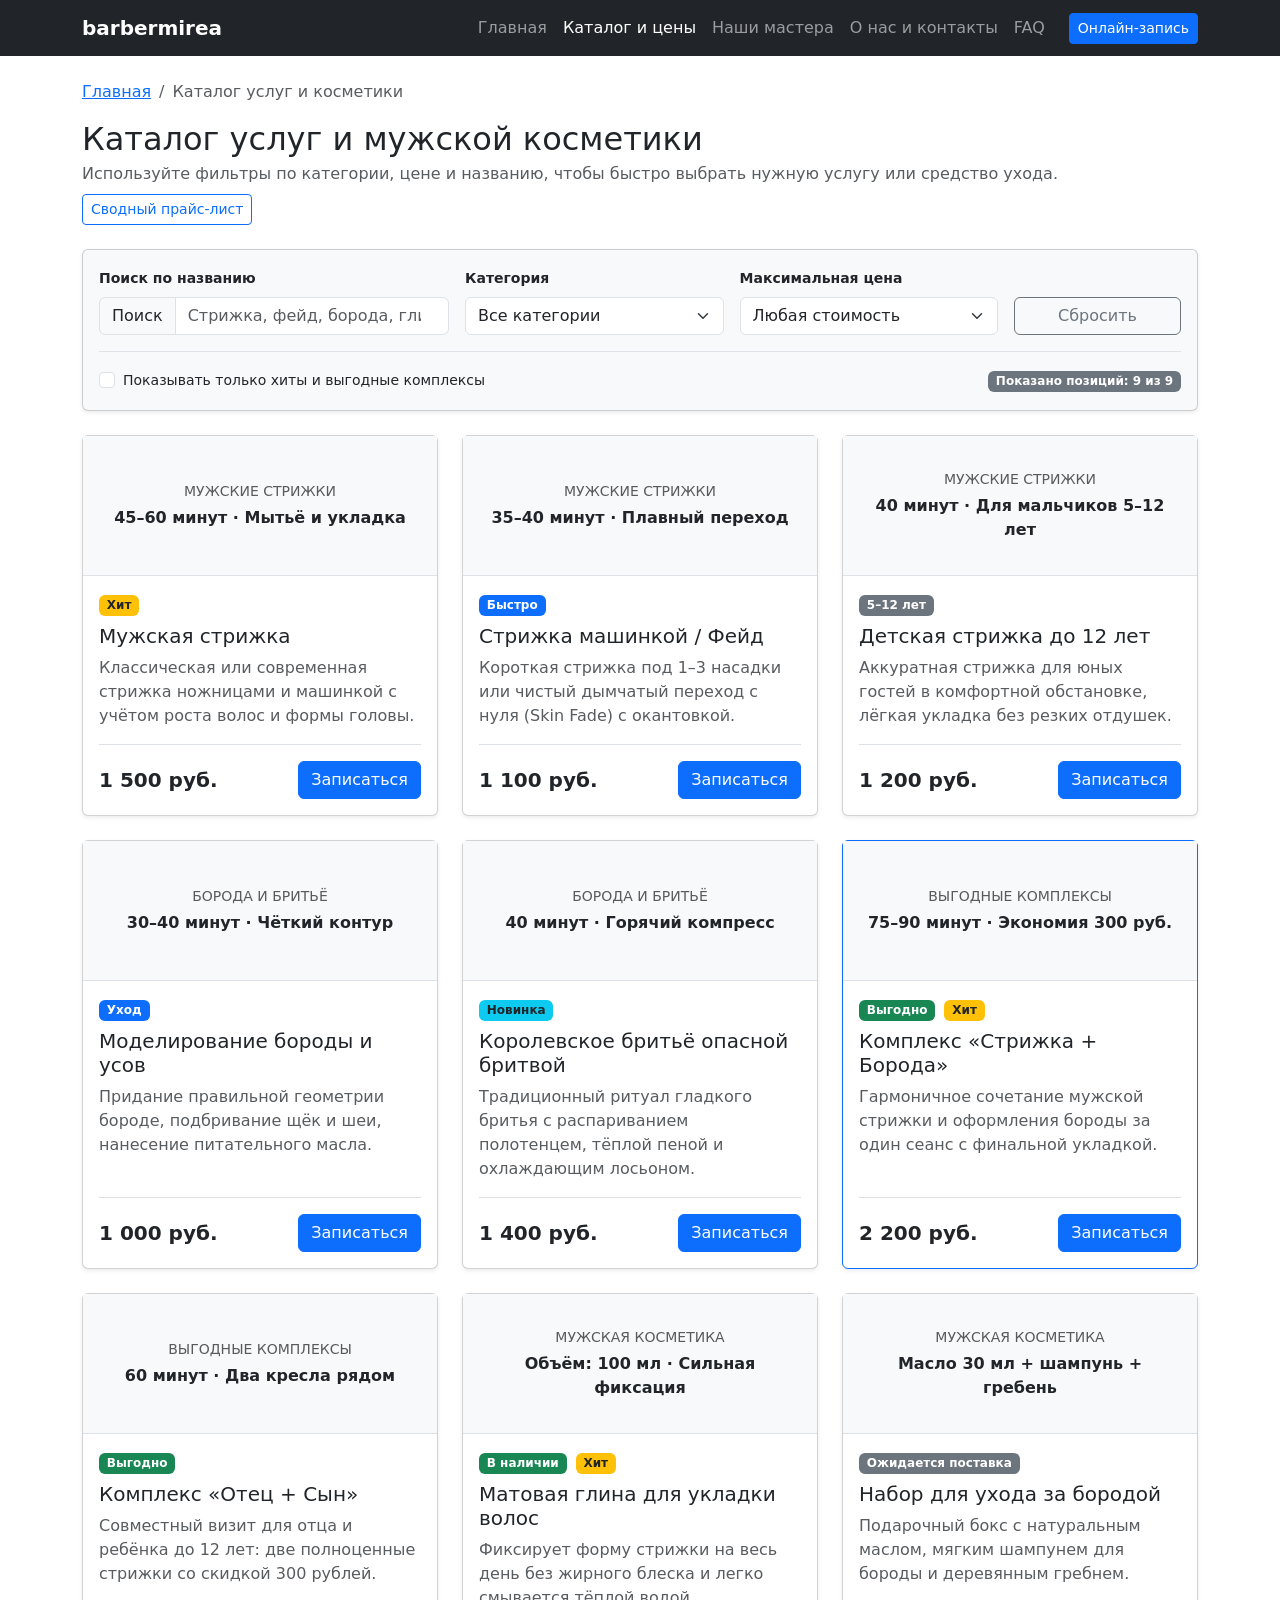
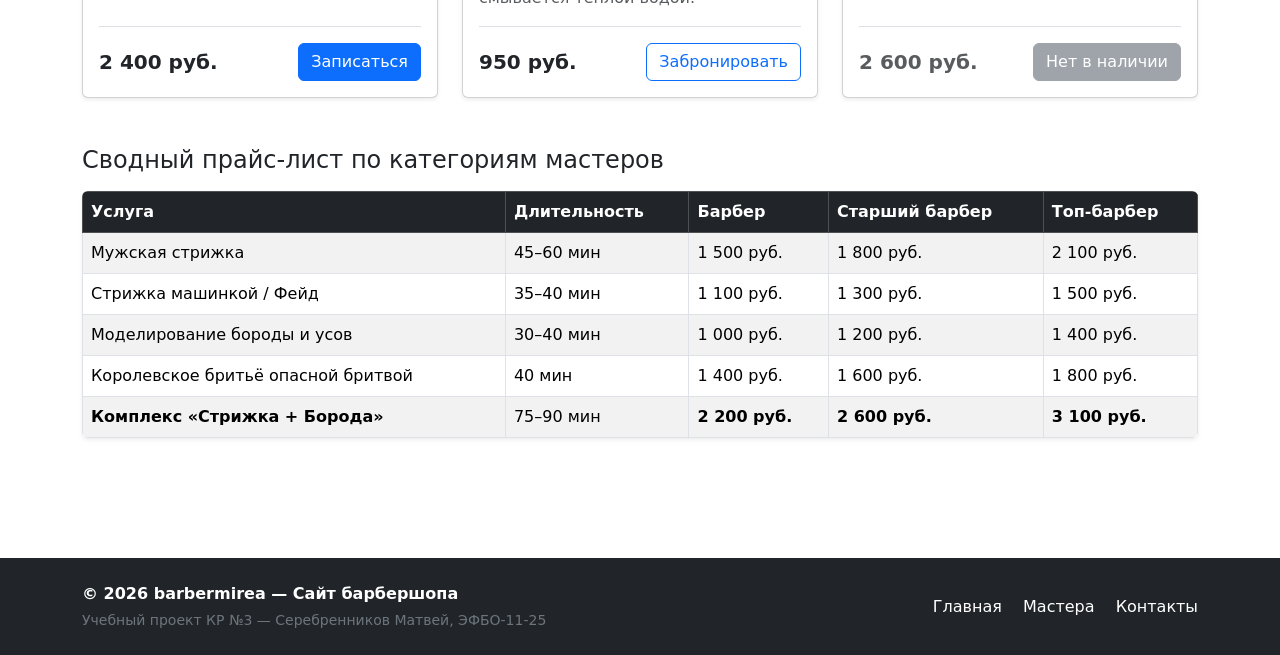
==== catalog.html @ d46a614b "style: remove Bootstrap 5 label from page footers" ====
<!DOCTYPE html>
<html lang="ru">
<head>
  <meta charset="UTF-8">
  <meta name="viewport" content="width=device-width, initial-scale=1.0">
  <meta name="description" content="Каталог услуг барбершопа barbermirea и мужской косметики с фильтрами по категории и цене.">
  <title>Каталог услуг и косметики — Барбершоп barbermirea</title>
  <link
    href="https://cdn.jsdelivr.net/npm/bootstrap@5.3.3/dist/css/bootstrap.min.css"
    rel="stylesheet"
  >
  <link rel="stylesheet" href="css/custom.css">
</head>
<body>

  <!-- Шапка и адаптивная навигация Bootstrap -->
  <header class="sticky-top">
    <nav class="navbar navbar-expand-lg navbar-dark bg-dark" aria-label="Основная навигация">
      <div class="container">
        <a class="navbar-brand fw-semibold" href="index.html">barbermirea</a>
        <button
          class="navbar-toggler"
          type="button"
          data-bs-toggle="collapse"
          data-bs-target="#mainNavbar"
          aria-controls="mainNavbar"
          aria-expanded="false"
          aria-label="Переключить навигацию"
        >
          <span class="navbar-toggler-icon"></span>
        </button>

        <div class="collapse navbar-collapse" id="mainNavbar">
          <ul class="navbar-nav ms-auto align-items-lg-center">
            <li class="nav-item">
              <a class="nav-link" href="index.html">Главная</a>
            </li>
            <li class="nav-item">
              <a class="nav-link active" aria-current="page" href="catalog.html">Каталог и цены</a>
            </li>
            <li class="nav-item">
              <a class="nav-link" href="masters.html">Наши мастера</a>
            </li>
            <li class="nav-item">
              <a class="nav-link" href="contacts.html">О нас и контакты</a>
            </li>
            <li class="nav-item">
              <a class="nav-link" href="index.html#faq">FAQ</a>
            </li>
            <li class="nav-item ms-lg-3 mt-2 mt-lg-0">
              <button
                class="btn btn-primary btn-sm"
                type="button"
                data-bs-toggle="modal"
                data-bs-target="#bookingModal"
              >
                Онлайн-запись
              </button>
            </li>
          </ul>
        </div>
      </div>
    </nav>
  </header>

  <main class="container my-4">
    <!-- Хлебные крошки -->
    <nav aria-label="Хлебные крошки" class="mb-3">
      <ol class="breadcrumb mb-0">
        <li class="breadcrumb-item"><a href="index.html">Главная</a></li>
        <li class="breadcrumb-item active" aria-current="page">Каталог услуг и косметики</li>
      </ol>
    </nav>

    <div class="d-flex flex-wrap justify-content-between align-items-end gap-2 mb-4">
      <div>
        <h1 class="h2 mb-1">Каталог услуг и мужской косметики</h1>
        <p class="text-muted mb-0">
          Используйте фильтры по категории, цене и названию, чтобы быстро выбрать нужную услугу или средство ухода.
        </p>
      </div>
      <a class="btn btn-outline-primary btn-sm" href="#priceTable">Сводный прайс-лист</a>
    </div>

    <!-- Панель фильтров на компонентах форм Bootstrap (input-group, form-select, form-check) -->
    <section class="card bg-light shadow-sm mb-4" aria-label="Фильтры каталога">
      <div class="card-body">
        <div class="row g-3 align-items-end">
          <div class="col-12 col-md-4">
            <label for="catalogSearch" class="form-label fw-semibold small">Поиск по названию</label>
            <div class="input-group">
              <span class="input-group-text">Поиск</span>
              <input
                type="search"
                class="form-control"
                id="catalogSearch"
                placeholder="Стрижка, фейд, борода, глина..."
              >
            </div>
          </div>

          <div class="col-12 col-sm-6 col-md-3">
            <label for="catalogCategory" class="form-label fw-semibold small">Категория</label>
            <select class="form-select" id="catalogCategory">
              <option value="all">Все категории</option>
              <option value="haircut">Мужские стрижки</option>
              <option value="beard">Борода и бритьё</option>
              <option value="complex">Выгодные комплексы</option>
              <option value="cosmetics">Мужская косметика</option>
            </select>
          </div>

          <div class="col-12 col-sm-6 col-md-3">
            <label for="catalogPrice" class="form-label fw-semibold small">Максимальная цена</label>
            <select class="form-select" id="catalogPrice">
              <option value="all">Любая стоимость</option>
              <option value="1200">До 1 200 руб.</option>
              <option value="1600">До 1 600 руб.</option>
              <option value="2500">До 2 500 руб.</option>
            </select>
          </div>

          <div class="col-12 col-md-2">
            <button type="button" id="catalogResetBtn" class="btn btn-outline-secondary w-100">
              Сбросить
            </button>
          </div>
        </div>

        <div class="d-flex flex-wrap justify-content-between align-items-center gap-2 mt-3 pt-3 border-top">
          <div class="form-check">
            <input class="form-check-input" type="checkbox" id="catalogPromoOnly">
            <label class="form-check-label small" for="catalogPromoOnly">
              Показывать только хиты и выгодные комплексы
            </label>
          </div>
          <span id="catalogCount" class="badge bg-secondary">Показано позиций: 9 из 9</span>
        </div>
      </div>
    </section>

    <!-- Сообщение при пустом результате фильтрации -->
    <div id="catalogEmptyAlert" class="alert alert-warning d-none" role="alert">
      По выбранным параметрам ничего не найдено. Попробуйте изменить категорию или сбросить фильтры.
    </div>

    <!-- Сетка карточек каталога -->
    <section aria-label="Список услуг и товаров">
      <div class="row g-4" id="catalogGrid">

        <!-- 1. Мужская стрижка -->
        <div class="col-12 col-md-6 col-lg-4 catalog-item" data-category="haircut" data-price="1500" data-promo="true">
          <article class="card h-100 shadow-sm service-card">
            <div class="placeholder-card p-4 text-center d-flex flex-column justify-content-center">
              <span class="small text-uppercase text-muted">Мужские стрижки</span>
              <strong class="mt-1">45–60 минут · Мытьё и укладка</strong>
            </div>
            <div class="card-body d-flex flex-column">
              <div class="mb-2">
                <span class="badge bg-warning text-dark">Хит</span>
              </div>
              <h3 class="card-title h5">Мужская стрижка</h3>
              <p class="card-text text-muted">
                Классическая или современная стрижка ножницами и машинкой с учётом роста волос и формы головы.
              </p>
              <div class="mt-auto pt-3 border-top d-flex justify-content-between align-items-center">
                <span class="fw-bold fs-5">1 500 руб.</span>
                <button
                  class="btn btn-primary"
                  type="button"
                  data-bs-toggle="modal"
                  data-bs-target="#bookingModal"
                  data-service="Мужская стрижка (1 500 руб.)"
                >
                  Записаться
                </button>
              </div>
            </div>
          </article>
        </div>

        <!-- 2. Стрижка машинкой / Фейд -->
        <div class="col-12 col-md-6 col-lg-4 catalog-item" data-category="haircut" data-price="1100" data-promo="false">
          <article class="card h-100 shadow-sm service-card">
            <div class="placeholder-card p-4 text-center d-flex flex-column justify-content-center">
              <span class="small text-uppercase text-muted">Мужские стрижки</span>
              <strong class="mt-1">35–40 минут · Плавный переход</strong>
            </div>
            <div class="card-body d-flex flex-column">
              <div class="mb-2">
                <span class="badge bg-primary">Быстро</span>
              </div>
              <h3 class="card-title h5">Стрижка машинкой / Фейд</h3>
              <p class="card-text text-muted">
                Короткая стрижка под 1–3 насадки или чистый дымчатый переход с нуля (Skin Fade) с окантовкой.
              </p>
              <div class="mt-auto pt-3 border-top d-flex justify-content-between align-items-center">
                <span class="fw-bold fs-5">1 100 руб.</span>
                <button
                  class="btn btn-primary"
                  type="button"
                  data-bs-toggle="modal"
                  data-bs-target="#bookingModal"
                  data-service="Стрижка машинкой / Фейд (1 100 руб.)"
                >
                  Записаться
                </button>
              </div>
            </div>
          </article>
        </div>

        <!-- 3. Детская стрижка -->
        <div class="col-12 col-md-6 col-lg-4 catalog-item" data-category="haircut" data-price="1200" data-promo="false">
          <article class="card h-100 shadow-sm service-card">
            <div class="placeholder-card p-4 text-center d-flex flex-column justify-content-center">
              <span class="small text-uppercase text-muted">Мужские стрижки</span>
              <strong class="mt-1">40 минут · Для мальчиков 5–12 лет</strong>
            </div>
            <div class="card-body d-flex flex-column">
              <div class="mb-2">
                <span class="badge bg-secondary">5–12 лет</span>
              </div>
              <h3 class="card-title h5">Детская стрижка до 12 лет</h3>
              <p class="card-text text-muted">
                Аккуратная стрижка для юных гостей в комфортной обстановке, лёгкая укладка без резких отдушек.
              </p>
              <div class="mt-auto pt-3 border-top d-flex justify-content-between align-items-center">
                <span class="fw-bold fs-5">1 200 руб.</span>
                <button
                  class="btn btn-primary"
                  type="button"
                  data-bs-toggle="modal"
                  data-bs-target="#bookingModal"
                  data-service="Детская стрижка до 12 лет (1 200 руб.)"
                >
                  Записаться
                </button>
              </div>
            </div>
          </article>
        </div>

        <!-- 4. Моделирование бороды -->
        <div class="col-12 col-md-6 col-lg-4 catalog-item" data-category="beard" data-price="1000" data-promo="false">
          <article class="card h-100 shadow-sm service-card">
            <div class="placeholder-card p-4 text-center d-flex flex-column justify-content-center">
              <span class="small text-uppercase text-muted">Борода и бритьё</span>
              <strong class="mt-1">30–40 минут · Чёткий контур</strong>
            </div>
            <div class="card-body d-flex flex-column">
              <div class="mb-2">
                <span class="badge bg-primary">Уход</span>
              </div>
              <h3 class="card-title h5">Моделирование бороды и усов</h3>
              <p class="card-text text-muted">
                Придание правильной геометрии бороде, подбривание щёк и шеи, нанесение питательного масла.
              </p>
              <div class="mt-auto pt-3 border-top d-flex justify-content-between align-items-center">
                <span class="fw-bold fs-5">1 000 руб.</span>
                <button
                  class="btn btn-primary"
                  type="button"
                  data-bs-toggle="modal"
                  data-bs-target="#bookingModal"
                  data-service="Моделирование бороды и усов (1 000 руб.)"
                >
                  Записаться
                </button>
              </div>
            </div>
          </article>
        </div>

        <!-- 5. Королевское бритьё -->
        <div class="col-12 col-md-6 col-lg-4 catalog-item" data-category="beard" data-price="1400" data-promo="true">
          <article class="card h-100 shadow-sm service-card">
            <div class="placeholder-card p-4 text-center d-flex flex-column justify-content-center">
              <span class="small text-uppercase text-muted">Борода и бритьё</span>
              <strong class="mt-1">40 минут · Горячий компресс</strong>
            </div>
            <div class="card-body d-flex flex-column">
              <div class="mb-2">
                <span class="badge bg-info text-dark">Новинка</span>
              </div>
              <h3 class="card-title h5">Королевское бритьё опасной бритвой</h3>
              <p class="card-text text-muted">
                Традиционный ритуал гладкого бритья с распариванием полотенцем, тёплой пеной и охлаждающим лосьоном.
              </p>
              <div class="mt-auto pt-3 border-top d-flex justify-content-between align-items-center">
                <span class="fw-bold fs-5">1 400 руб.</span>
                <button
                  class="btn btn-primary"
                  type="button"
                  data-bs-toggle="modal"
                  data-bs-target="#bookingModal"
                  data-service="Королевское бритьё опасной бритвой (1 400 руб.)"
                >
                  Записаться
                </button>
              </div>
            </div>
          </article>
        </div>

        <!-- 6. Комплекс Стрижка + Борода -->
        <div class="col-12 col-md-6 col-lg-4 catalog-item" data-category="complex" data-price="2200" data-promo="true">
          <article class="card h-100 shadow-sm service-card border-primary">
            <div class="placeholder-card p-4 text-center d-flex flex-column justify-content-center">
              <span class="small text-uppercase text-muted">Выгодные комплексы</span>
              <strong class="mt-1">75–90 минут · Экономия 300 руб.</strong>
            </div>
            <div class="card-body d-flex flex-column">
              <div class="mb-2">
                <span class="badge bg-success">Выгодно</span>
                <span class="badge bg-warning text-dark ms-1">Хит</span>
              </div>
              <h3 class="card-title h5">Комплекс «Стрижка + Борода»</h3>
              <p class="card-text text-muted">
                Гармоничное сочетание мужской стрижки и оформления бороды за один сеанс с финальной укладкой.
              </p>
              <div class="mt-auto pt-3 border-top d-flex justify-content-between align-items-center">
                <span class="fw-bold fs-5">2 200 руб.</span>
                <button
                  class="btn btn-primary"
                  type="button"
                  data-bs-toggle="modal"
                  data-bs-target="#bookingModal"
                  data-service="Комплекс «Стрижка + Борода» (2 200 руб.)"
                >
                  Записаться
                </button>
              </div>
            </div>
          </article>
        </div>

        <!-- 7. Комплекс Отец + Сын -->
        <div class="col-12 col-md-6 col-lg-4 catalog-item" data-category="complex" data-price="2400" data-promo="true">
          <article class="card h-100 shadow-sm service-card">
            <div class="placeholder-card p-4 text-center d-flex flex-column justify-content-center">
              <span class="small text-uppercase text-muted">Выгодные комплексы</span>
              <strong class="mt-1">60 минут · Два кресла рядом</strong>
            </div>
            <div class="card-body d-flex flex-column">
              <div class="mb-2">
                <span class="badge bg-success">Выгодно</span>
              </div>
              <h3 class="card-title h5">Комплекс «Отец + Сын»</h3>
              <p class="card-text text-muted">
                Совместный визит для отца и ребёнка до 12 лет: две полноценные стрижки со скидкой 300 рублей.
              </p>
              <div class="mt-auto pt-3 border-top d-flex justify-content-between align-items-center">
                <span class="fw-bold fs-5">2 400 руб.</span>
                <button
                  class="btn btn-primary"
                  type="button"
                  data-bs-toggle="modal"
                  data-bs-target="#bookingModal"
                  data-service="Комплекс «Отец + Сын» (2 400 руб.)"
                >
                  Записаться
                </button>
              </div>
            </div>
          </article>
        </div>

        <!-- 8. Матовая глина для укладки -->
        <div class="col-12 col-md-6 col-lg-4 catalog-item" data-category="cosmetics" data-price="950" data-promo="true">
          <article class="card h-100 shadow-sm service-card">
            <div class="placeholder-card p-4 text-center d-flex flex-column justify-content-center">
              <span class="small text-uppercase text-muted">Мужская косметика</span>
              <strong class="mt-1">Объём: 100 мл · Сильная фиксация</strong>
            </div>
            <div class="card-body d-flex flex-column">
              <div class="mb-2">
                <span class="badge bg-success">В наличии</span>
                <span class="badge bg-warning text-dark ms-1">Хит</span>
              </div>
              <h3 class="card-title h5">Матовая глина для укладки волос</h3>
              <p class="card-text text-muted">
                Фиксирует форму стрижки на весь день без жирного блеска и легко смывается тёплой водой.
              </p>
              <div class="mt-auto pt-3 border-top d-flex justify-content-between align-items-center">
                <span class="fw-bold fs-5">950 руб.</span>
                <button
                  class="btn btn-outline-primary"
                  type="button"
                  data-bs-toggle="modal"
                  data-bs-target="#bookingModal"
                  data-service="Матовая глина для укладки 100 мл (950 руб.)"
                >
                  Забронировать
                </button>
              </div>
            </div>
          </article>
        </div>

        <!-- 9. Подарочный набор (пример состояния disabled кнопки) -->
        <div class="col-12 col-md-6 col-lg-4 catalog-item" data-category="cosmetics" data-price="2600" data-promo="false">
          <article class="card h-100 shadow-sm service-card">
            <div class="placeholder-card p-4 text-center d-flex flex-column justify-content-center">
              <span class="small text-uppercase text-muted">Мужская косметика</span>
              <strong class="mt-1">Масло 30 мл + шампунь + гребень</strong>
            </div>
            <div class="card-body d-flex flex-column">
              <div class="mb-2">
                <span class="badge bg-secondary">Ожидается поставка</span>
              </div>
              <h3 class="card-title h5">Набор для ухода за бородой</h3>
              <p class="card-text text-muted">
                Подарочный бокс с натуральным маслом, мягким шампунем для бороды и деревянным гребнем.
              </p>
              <div class="mt-auto pt-3 border-top d-flex justify-content-between align-items-center">
                <span class="fw-bold fs-5 text-muted">2 600 руб.</span>
                <button class="btn btn-secondary" type="button" disabled>
                  Нет в наличии
                </button>
              </div>
            </div>
          </article>
        </div>

      </div>
    </section>

    <!-- Сводная таблица прайс-листа -->
    <section class="my-5" id="priceTable">
      <h2 class="h4 mb-3">Сводный прайс-лист по категориям мастеров</h2>
      <div class="table-responsive shadow-sm rounded">
        <table class="table table-striped table-hover table-bordered align-middle mb-0 bg-white">
          <thead class="table-dark">
            <tr>
              <th scope="col">Услуга</th>
              <th scope="col">Длительность</th>
              <th scope="col">Барбер</th>
              <th scope="col">Старший барбер</th>
              <th scope="col">Топ-барбер</th>
            </tr>
          </thead>
          <tbody>
            <tr>
              <td>Мужская стрижка</td>
              <td>45–60 мин</td>
              <td>1 500 руб.</td>
              <td>1 800 руб.</td>
              <td>2 100 руб.</td>
            </tr>
            <tr>
              <td>Стрижка машинкой / Фейд</td>
              <td>35–40 мин</td>
              <td>1 100 руб.</td>
              <td>1 300 руб.</td>
              <td>1 500 руб.</td>
            </tr>
            <tr>
              <td>Моделирование бороды и усов</td>
              <td>30–40 мин</td>
              <td>1 000 руб.</td>
              <td>1 200 руб.</td>
              <td>1 400 руб.</td>
            </tr>
            <tr>
              <td>Королевское бритьё опасной бритвой</td>
              <td>40 мин</td>
              <td>1 400 руб.</td>
              <td>1 600 руб.</td>
              <td>1 800 руб.</td>
            </tr>
            <tr>
              <td class="fw-semibold">Комплекс «Стрижка + Борода»</td>
              <td>75–90 мин</td>
              <td class="fw-semibold">2 200 руб.</td>
              <td class="fw-semibold">2 600 руб.</td>
              <td class="fw-semibold">3 100 руб.</td>
            </tr>
          </tbody>
        </table>
      </div>
    </section>
  </main>

  <!-- Подвал -->
  <footer class="bg-dark text-white py-4 mt-5">
    <div class="container">
      <div class="row align-items-center g-3">
        <div class="col-12 col-md-6">
          <p class="mb-1 fw-semibold">&copy; 2026 barbermirea — Сайт барбершопа</p>
          <p class="mb-0 small text-secondary">
            Учебный проект КР №3 — Серебренников Матвей, ЭФБО-11-25
          </p>
        </div>
        <div class="col-12 col-md-6 text-md-end">
          <a class="text-white text-decoration-none me-3" href="index.html">Главная</a>
          <a class="text-white text-decoration-none me-3" href="masters.html">Мастера</a>
          <a class="text-white text-decoration-none" href="contacts.html">Контакты</a>
        </div>
      </div>
    </div>
  </footer>

  <!-- Модальное окно онлайн-записи -->
  <div
    class="modal fade"
    id="bookingModal"
    tabindex="-1"
    aria-labelledby="bookingModalLabel"
    aria-hidden="true"
  >
    <div class="modal-dialog modal-dialog-centered">
      <div class="modal-content">
        <div class="modal-header bg-primary text-white">
          <h2 class="modal-title h5" id="bookingModalLabel">Онлайн-запись в barbermirea</h2>
          <button type="button" class="btn-close btn-close-white" data-bs-dismiss="modal" aria-label="Закрыть"></button>
        </div>
        <div class="modal-body">
          <div id="modalSuccessAlert" class="alert alert-success d-none" role="alert"></div>

          <form id="bookingModalForm" class="needs-validation" data-alert-target="modalSuccessAlert" novalidate>
            <div class="mb-3">
              <label for="modalClientName" class="form-label">Ваше имя</label>
              <input
                type="text"
                class="form-control"
                id="modalClientName"
                name="clientName"
                placeholder="Например, Матвей"
                required
              >
              <div class="invalid-feedback">Пожалуйста, укажите ваше имя.</div>
            </div>

            <div class="mb-3">
              <label for="modalPhone" class="form-label">Телефон для связи</label>
              <div class="input-group has-validation">
                <span class="input-group-text">+7</span>
                <input
                  type="tel"
                  class="form-control"
                  id="modalPhone"
                  name="phone"
                  placeholder="(999) 123-45-67"
                  pattern="[0-9\s\-\(\)]{10,16}"
                  required
                >
                <div class="invalid-feedback">Введите корректный номер телефона (10 цифр).</div>
              </div>
            </div>

            <div class="mb-3">
              <label for="modalService" class="form-label">Услуга или товар</label>
              <select class="form-select" id="modalService" name="service" required>
                <option value="Мужская стрижка (1 500 руб.)">Мужская стрижка (1 500 руб.)</option>
                <option value="Стрижка машинкой / Фейд (1 100 руб.)">Стрижка машинкой / Фейд (1 100 руб.)</option>
                <option value="Детская стрижка до 12 лет (1 200 руб.)">Детская стрижка до 12 лет (1 200 руб.)</option>
                <option value="Моделирование бороды и усов (1 000 руб.)">Моделирование бороды и усов (1 000 руб.)</option>
                <option value="Королевское бритьё опасной бритвой (1 400 руб.)">Королевское бритьё опасной бритвой (1 400 руб.)</option>
                <option value="Комплекс «Стрижка + Борода» (2 200 руб.)">Комплекс «Стрижка + Борода» (2 200 руб.)</option>
                <option value="Комплекс «Отец + Сын» (2 400 руб.)">Комплекс «Отец + Сын» (2 400 руб.)</option>
                <option value="Матовая глина для укладки 100 мл (950 руб.)">Матовая глина для укладки 100 мл (950 руб.)</option>
              </select>
            </div>

            <div class="row g-3 mb-3">
              <div class="col-12 col-sm-7">
                <label for="modalMaster" class="form-label">Мастер</label>
                <select class="form-select" id="modalMaster" name="master">
                  <option value="Любой свободный мастер">Любой свободный мастер</option>
                  <option value="Алексей Морозов (Топ-барбер)">Алексей Морозов (Топ-барбер)</option>
                  <option value="Дмитрий Соколов (Топ-барбер)">Дмитрий Соколов (Топ-барбер)</option>
                  <option value="Илья Ковалёв (Старший барбер)">Илья Ковалёв (Старший барбер)</option>
                  <option value="Артём Лебедев (Старший барбер)">Артём Лебедев (Старший барбер)</option>
                  <option value="Максим Орлов (Барбер)">Максим Орлов (Барбер)</option>
                  <option value="Никита Волков (Барбер)">Никита Волков (Барбер)</option>
                </select>
              </div>
              <div class="col-12 col-sm-5">
                <label for="modalDate" class="form-label">Желаемая дата</label>
                <input type="date" class="form-control" id="modalDate" name="visitDate" required>
                <div class="invalid-feedback">Выберите дату визита.</div>
              </div>
            </div>

            <div class="form-check mb-3">
              <input class="form-check-input" type="checkbox" id="modalConsent" required>
              <label class="form-check-label small" for="modalConsent">
                Согласен на обработку контактных данных для подтверждения записи
              </label>
              <div class="invalid-feedback">Необходимо подтвердить согласие.</div>
            </div>

            <div class="d-grid gap-2 d-sm-flex justify-content-sm-end">
              <button type="button" class="btn btn-outline-secondary" data-bs-dismiss="modal">Отмена</button>
              <button type="submit" class="btn btn-primary">Подтвердить запись</button>
            </div>
          </form>
        </div>
      </div>
    </div>
  </div>

  <button id="backToTopBtn" class="btn btn-primary btn-sm shadow back-to-top" type="button" aria-label="Вернуться наверх">
    Наверх
  </button>

  <script src="https://cdn.jsdelivr.net/npm/bootstrap@5.3.3/dist/js/bootstrap.bundle.min.js"></script>
  <script src="js/main.js"></script>
</body>
</html>
---- css/custom.css ----
/* ==========================================================================
   Пользовательские стили проекта barbermirea (КР №3 — Bootstrap 5)
   Подключаются после Bootstrap CSS для минимальных уточнений интерфейса.
   Основная раскладка и компоненты реализованы средствами Bootstrap 5.
   ========================================================================== */

:root {
  --barber-accent: #0d6efd;
  --barber-placeholder-bg: #f8f9fa;
  --barber-placeholder-border: #dee2e6;
}

html {
  scroll-behavior: smooth;
}

body {
  min-height: 100vh;
  display: flex;
  flex-direction: column;
}

main {
  flex: 1 0 auto;
}

/* Текстовые заглушки для баннеров и карточек (по методическим указаниям) */
.placeholder-box {
  min-height: 240px;
  background-color: var(--barber-placeholder-bg);
  border: 1px dashed var(--barber-placeholder-border);
}

.placeholder-card {
  min-height: 140px;
  background-color: var(--barber-placeholder-bg);
  border-bottom: 1px solid var(--barber-placeholder-border);
}

/* Плавный отклик карточек услуг и мастеров при наведении */
.service-card,
.master-card {
  transition: transform 0.2s ease, box-shadow 0.2s ease;
}

.service-card:hover,
.master-card:hover {
  transform: translateY(-3px);
}

/* Улучшенная видимость фокуса с клавиатуры (доступность) */
a:focus-visible,
button:focus-visible,
input:focus-visible,
select:focus-visible,
textarea:focus-visible {
  outline: 3px solid rgba(13, 110, 253, 0.45);
  outline-offset: 2px;
}

/* Фиксированная кнопка быстрого возврата наверх */
.back-to-top {
  position: fixed;
  right: 1.25rem;
  bottom: 1.25rem;
  z-index: 1030;
  display: none;
}

.back-to-top.is-visible {
  display: inline-block;
}
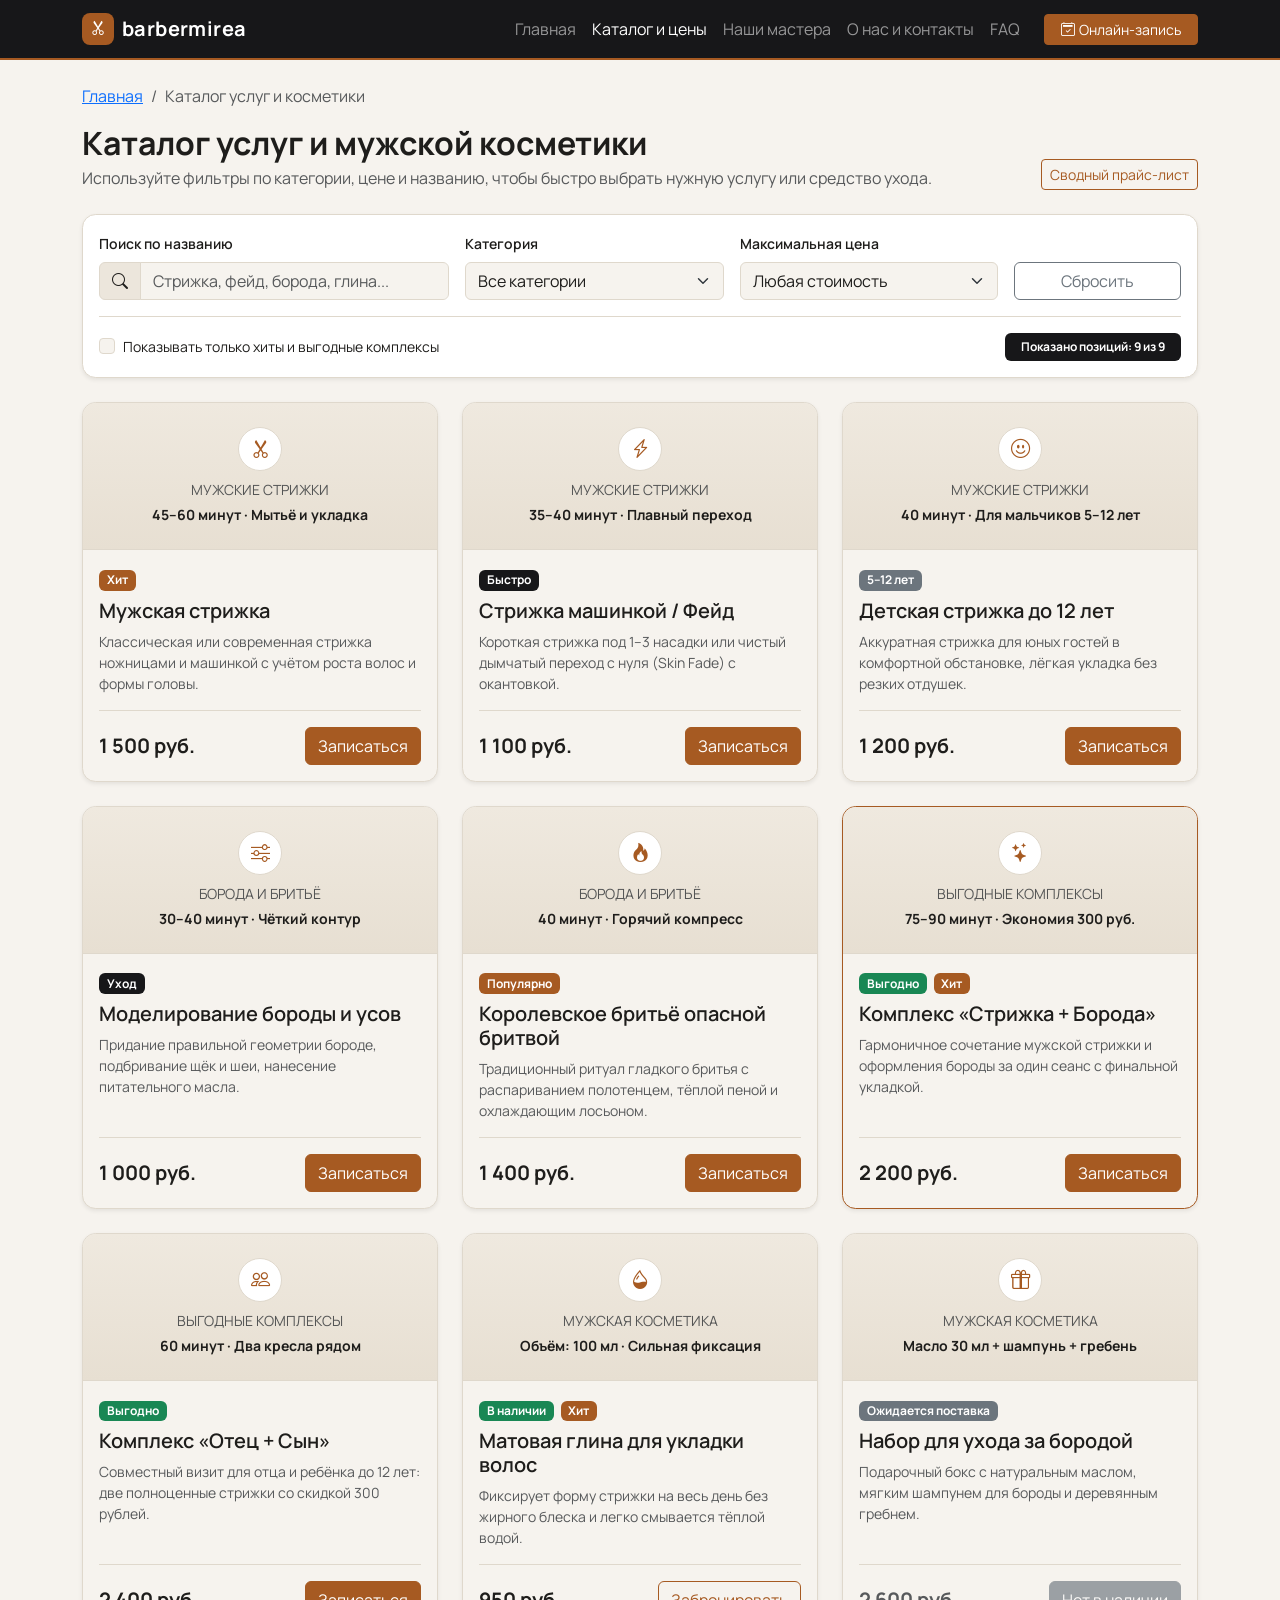
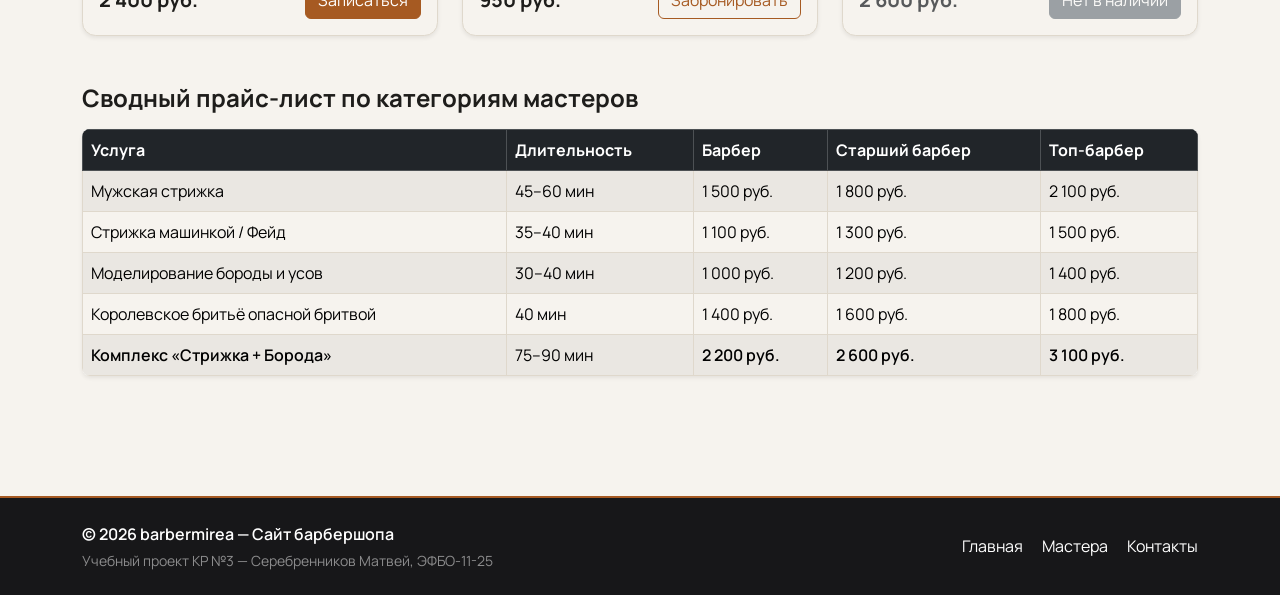
==== commit 39304a0e: "style: apply custom barbershop copper-graphite Bootstrap theme" ====
--- a/catalog.html
+++ b/catalog.html
@@ -5,8 +5,18 @@
   <meta name="viewport" content="width=device-width, initial-scale=1.0">
   <meta name="description" content="Каталог услуг барбершопа barbermirea и мужской косметики с фильтрами по категории и цене.">
   <title>Каталог услуг и косметики — Барбершоп barbermirea</title>
+  <link rel="preconnect" href="https://fonts.googleapis.com">
+  <link rel="preconnect" href="https://fonts.gstatic.com" crossorigin>
+  <link
+    href="https://fonts.googleapis.com/css2?family=Manrope:wght@400;500;600;700;800&display=swap"
+    rel="stylesheet"
+  >
   <link
     href="https://cdn.jsdelivr.net/npm/bootstrap@5.3.3/dist/css/bootstrap.min.css"
+    rel="stylesheet"
+  >
+  <link
+    href="https://cdn.jsdelivr.net/npm/bootstrap-icons@1.11.3/font/bootstrap-icons.min.css"
     rel="stylesheet"
   >
   <link rel="stylesheet" href="css/custom.css">
@@ -15,9 +25,12 @@
 
   <!-- Шапка и адаптивная навигация Bootstrap -->
   <header class="sticky-top">
-    <nav class="navbar navbar-expand-lg navbar-dark bg-dark" aria-label="Основная навигация">
+    <nav class="navbar navbar-expand-lg navbar-dark site-navbar py-2" aria-label="Основная навигация">
       <div class="container">
-        <a class="navbar-brand fw-semibold" href="index.html">barbermirea</a>
+        <a class="navbar-brand fw-bold brand-mark" href="index.html">
+          <span class="brand-mark__icon" aria-hidden="true"><i class="bi bi-scissors"></i></span>
+          <span>barbermirea</span>
+        </a>
         <button
           class="navbar-toggler"
           type="button"
@@ -49,12 +62,12 @@
             </li>
             <li class="nav-item ms-lg-3 mt-2 mt-lg-0">
               <button
-                class="btn btn-primary btn-sm"
+                class="btn btn-primary btn-sm px-3"
                 type="button"
                 data-bs-toggle="modal"
                 data-bs-target="#bookingModal"
               >
-                Онлайн-запись
+                <i class="bi bi-calendar2-check me-1" aria-hidden="true"></i>Онлайн-запись
               </button>
             </li>
           </ul>
@@ -74,7 +87,7 @@
 
     <div class="d-flex flex-wrap justify-content-between align-items-end gap-2 mb-4">
       <div>
-        <h1 class="h2 mb-1">Каталог услуг и мужской косметики</h1>
+        <h1 class="h2 fw-bold mb-1">Каталог услуг и мужской косметики</h1>
         <p class="text-muted mb-0">
           Используйте фильтры по категории, цене и названию, чтобы быстро выбрать нужную услугу или средство ухода.
         </p>
@@ -82,14 +95,14 @@
       <a class="btn btn-outline-primary btn-sm" href="#priceTable">Сводный прайс-лист</a>
     </div>
 
-    <!-- Панель фильтров на компонентах форм Bootstrap (input-group, form-select, form-check) -->
-    <section class="card bg-light shadow-sm mb-4" aria-label="Фильтры каталога">
+    <!-- Панель фильтров на компонентах форм Bootstrap -->
+    <section class="card bg-white shadow-sm mb-4" aria-label="Фильтры каталога">
       <div class="card-body">
         <div class="row g-3 align-items-end">
           <div class="col-12 col-md-4">
             <label for="catalogSearch" class="form-label fw-semibold small">Поиск по названию</label>
             <div class="input-group">
-              <span class="input-group-text">Поиск</span>
+              <span class="input-group-text bg-light"><i class="bi bi-search" aria-hidden="true"></i></span>
               <input
                 type="search"
                 class="form-control"
@@ -134,7 +147,7 @@
               Показывать только хиты и выгодные комплексы
             </label>
           </div>
-          <span id="catalogCount" class="badge bg-secondary">Показано позиций: 9 из 9</span>
+          <span id="catalogCount" class="badge bg-dark px-3 py-2">Показано позиций: 9 из 9</span>
         </div>
       </div>
     </section>
@@ -151,16 +164,17 @@
         <!-- 1. Мужская стрижка -->
         <div class="col-12 col-md-6 col-lg-4 catalog-item" data-category="haircut" data-price="1500" data-promo="true">
           <article class="card h-100 shadow-sm service-card">
-            <div class="placeholder-card p-4 text-center d-flex flex-column justify-content-center">
+            <div class="placeholder-card p-4 text-center d-flex flex-column justify-content-center align-items-center">
+              <div class="card-icon-badge mb-2" aria-hidden="true"><i class="bi bi-scissors"></i></div>
               <span class="small text-uppercase text-muted">Мужские стрижки</span>
-              <strong class="mt-1">45–60 минут · Мытьё и укладка</strong>
-            </div>
-            <div class="card-body d-flex flex-column">
-              <div class="mb-2">
-                <span class="badge bg-warning text-dark">Хит</span>
-              </div>
-              <h3 class="card-title h5">Мужская стрижка</h3>
-              <p class="card-text text-muted">
+              <strong class="small mt-1">45–60 минут · Мытьё и укладка</strong>
+            </div>
+            <div class="card-body d-flex flex-column">
+              <div class="mb-2">
+                <span class="badge bg-primary">Хит</span>
+              </div>
+              <h2 class="card-title h5 fw-semibold">Мужская стрижка</h2>
+              <p class="card-text text-muted small">
                 Классическая или современная стрижка ножницами и машинкой с учётом роста волос и формы головы.
               </p>
               <div class="mt-auto pt-3 border-top d-flex justify-content-between align-items-center">
@@ -182,16 +196,17 @@
         <!-- 2. Стрижка машинкой / Фейд -->
         <div class="col-12 col-md-6 col-lg-4 catalog-item" data-category="haircut" data-price="1100" data-promo="false">
           <article class="card h-100 shadow-sm service-card">
-            <div class="placeholder-card p-4 text-center d-flex flex-column justify-content-center">
+            <div class="placeholder-card p-4 text-center d-flex flex-column justify-content-center align-items-center">
+              <div class="card-icon-badge mb-2" aria-hidden="true"><i class="bi bi-lightning-charge"></i></div>
               <span class="small text-uppercase text-muted">Мужские стрижки</span>
-              <strong class="mt-1">35–40 минут · Плавный переход</strong>
-            </div>
-            <div class="card-body d-flex flex-column">
-              <div class="mb-2">
-                <span class="badge bg-primary">Быстро</span>
-              </div>
-              <h3 class="card-title h5">Стрижка машинкой / Фейд</h3>
-              <p class="card-text text-muted">
+              <strong class="small mt-1">35–40 минут · Плавный переход</strong>
+            </div>
+            <div class="card-body d-flex flex-column">
+              <div class="mb-2">
+                <span class="badge bg-dark">Быстро</span>
+              </div>
+              <h2 class="card-title h5 fw-semibold">Стрижка машинкой / Фейд</h2>
+              <p class="card-text text-muted small">
                 Короткая стрижка под 1–3 насадки или чистый дымчатый переход с нуля (Skin Fade) с окантовкой.
               </p>
               <div class="mt-auto pt-3 border-top d-flex justify-content-between align-items-center">
@@ -213,16 +228,17 @@
         <!-- 3. Детская стрижка -->
         <div class="col-12 col-md-6 col-lg-4 catalog-item" data-category="haircut" data-price="1200" data-promo="false">
           <article class="card h-100 shadow-sm service-card">
-            <div class="placeholder-card p-4 text-center d-flex flex-column justify-content-center">
+            <div class="placeholder-card p-4 text-center d-flex flex-column justify-content-center align-items-center">
+              <div class="card-icon-badge mb-2" aria-hidden="true"><i class="bi bi-emoji-smile"></i></div>
               <span class="small text-uppercase text-muted">Мужские стрижки</span>
-              <strong class="mt-1">40 минут · Для мальчиков 5–12 лет</strong>
+              <strong class="small mt-1">40 минут · Для мальчиков 5–12 лет</strong>
             </div>
             <div class="card-body d-flex flex-column">
               <div class="mb-2">
                 <span class="badge bg-secondary">5–12 лет</span>
               </div>
-              <h3 class="card-title h5">Детская стрижка до 12 лет</h3>
-              <p class="card-text text-muted">
+              <h2 class="card-title h5 fw-semibold">Детская стрижка до 12 лет</h2>
+              <p class="card-text text-muted small">
                 Аккуратная стрижка для юных гостей в комфортной обстановке, лёгкая укладка без резких отдушек.
               </p>
               <div class="mt-auto pt-3 border-top d-flex justify-content-between align-items-center">
@@ -244,16 +260,17 @@
         <!-- 4. Моделирование бороды -->
         <div class="col-12 col-md-6 col-lg-4 catalog-item" data-category="beard" data-price="1000" data-promo="false">
           <article class="card h-100 shadow-sm service-card">
-            <div class="placeholder-card p-4 text-center d-flex flex-column justify-content-center">
+            <div class="placeholder-card p-4 text-center d-flex flex-column justify-content-center align-items-center">
+              <div class="card-icon-badge mb-2" aria-hidden="true"><i class="bi bi-sliders"></i></div>
               <span class="small text-uppercase text-muted">Борода и бритьё</span>
-              <strong class="mt-1">30–40 минут · Чёткий контур</strong>
-            </div>
-            <div class="card-body d-flex flex-column">
-              <div class="mb-2">
-                <span class="badge bg-primary">Уход</span>
-              </div>
-              <h3 class="card-title h5">Моделирование бороды и усов</h3>
-              <p class="card-text text-muted">
+              <strong class="small mt-1">30–40 минут · Чёткий контур</strong>
+            </div>
+            <div class="card-body d-flex flex-column">
+              <div class="mb-2">
+                <span class="badge bg-dark">Уход</span>
+              </div>
+              <h2 class="card-title h5 fw-semibold">Моделирование бороды и усов</h2>
+              <p class="card-text text-muted small">
                 Придание правильной геометрии бороде, подбривание щёк и шеи, нанесение питательного масла.
               </p>
               <div class="mt-auto pt-3 border-top d-flex justify-content-between align-items-center">
@@ -275,16 +292,17 @@
         <!-- 5. Королевское бритьё -->
         <div class="col-12 col-md-6 col-lg-4 catalog-item" data-category="beard" data-price="1400" data-promo="true">
           <article class="card h-100 shadow-sm service-card">
-            <div class="placeholder-card p-4 text-center d-flex flex-column justify-content-center">
+            <div class="placeholder-card p-4 text-center d-flex flex-column justify-content-center align-items-center">
+              <div class="card-icon-badge mb-2" aria-hidden="true"><i class="bi bi-fire"></i></div>
               <span class="small text-uppercase text-muted">Борода и бритьё</span>
-              <strong class="mt-1">40 минут · Горячий компресс</strong>
-            </div>
-            <div class="card-body d-flex flex-column">
-              <div class="mb-2">
-                <span class="badge bg-info text-dark">Новинка</span>
-              </div>
-              <h3 class="card-title h5">Королевское бритьё опасной бритвой</h3>
-              <p class="card-text text-muted">
+              <strong class="small mt-1">40 минут · Горячий компресс</strong>
+            </div>
+            <div class="card-body d-flex flex-column">
+              <div class="mb-2">
+                <span class="badge bg-primary">Популярно</span>
+              </div>
+              <h2 class="card-title h5 fw-semibold">Королевское бритьё опасной бритвой</h2>
+              <p class="card-text text-muted small">
                 Традиционный ритуал гладкого бритья с распариванием полотенцем, тёплой пеной и охлаждающим лосьоном.
               </p>
               <div class="mt-auto pt-3 border-top d-flex justify-content-between align-items-center">
@@ -306,17 +324,18 @@
         <!-- 6. Комплекс Стрижка + Борода -->
         <div class="col-12 col-md-6 col-lg-4 catalog-item" data-category="complex" data-price="2200" data-promo="true">
           <article class="card h-100 shadow-sm service-card border-primary">
-            <div class="placeholder-card p-4 text-center d-flex flex-column justify-content-center">
+            <div class="placeholder-card p-4 text-center d-flex flex-column justify-content-center align-items-center">
+              <div class="card-icon-badge mb-2" aria-hidden="true"><i class="bi bi-stars"></i></div>
               <span class="small text-uppercase text-muted">Выгодные комплексы</span>
-              <strong class="mt-1">75–90 минут · Экономия 300 руб.</strong>
+              <strong class="small mt-1">75–90 минут · Экономия 300 руб.</strong>
             </div>
             <div class="card-body d-flex flex-column">
               <div class="mb-2">
                 <span class="badge bg-success">Выгодно</span>
-                <span class="badge bg-warning text-dark ms-1">Хит</span>
-              </div>
-              <h3 class="card-title h5">Комплекс «Стрижка + Борода»</h3>
-              <p class="card-text text-muted">
+                <span class="badge bg-primary ms-1">Хит</span>
+              </div>
+              <h2 class="card-title h5 fw-semibold">Комплекс «Стрижка + Борода»</h2>
+              <p class="card-text text-muted small">
                 Гармоничное сочетание мужской стрижки и оформления бороды за один сеанс с финальной укладкой.
               </p>
               <div class="mt-auto pt-3 border-top d-flex justify-content-between align-items-center">
@@ -338,16 +357,17 @@
         <!-- 7. Комплекс Отец + Сын -->
         <div class="col-12 col-md-6 col-lg-4 catalog-item" data-category="complex" data-price="2400" data-promo="true">
           <article class="card h-100 shadow-sm service-card">
-            <div class="placeholder-card p-4 text-center d-flex flex-column justify-content-center">
+            <div class="placeholder-card p-4 text-center d-flex flex-column justify-content-center align-items-center">
+              <div class="card-icon-badge mb-2" aria-hidden="true"><i class="bi bi-people"></i></div>
               <span class="small text-uppercase text-muted">Выгодные комплексы</span>
-              <strong class="mt-1">60 минут · Два кресла рядом</strong>
+              <strong class="small mt-1">60 минут · Два кресла рядом</strong>
             </div>
             <div class="card-body d-flex flex-column">
               <div class="mb-2">
                 <span class="badge bg-success">Выгодно</span>
               </div>
-              <h3 class="card-title h5">Комплекс «Отец + Сын»</h3>
-              <p class="card-text text-muted">
+              <h2 class="card-title h5 fw-semibold">Комплекс «Отец + Сын»</h2>
+              <p class="card-text text-muted small">
                 Совместный визит для отца и ребёнка до 12 лет: две полноценные стрижки со скидкой 300 рублей.
               </p>
               <div class="mt-auto pt-3 border-top d-flex justify-content-between align-items-center">
@@ -369,17 +389,18 @@
         <!-- 8. Матовая глина для укладки -->
         <div class="col-12 col-md-6 col-lg-4 catalog-item" data-category="cosmetics" data-price="950" data-promo="true">
           <article class="card h-100 shadow-sm service-card">
-            <div class="placeholder-card p-4 text-center d-flex flex-column justify-content-center">
+            <div class="placeholder-card p-4 text-center d-flex flex-column justify-content-center align-items-center">
+              <div class="card-icon-badge mb-2" aria-hidden="true"><i class="bi bi-droplet-half"></i></div>
               <span class="small text-uppercase text-muted">Мужская косметика</span>
-              <strong class="mt-1">Объём: 100 мл · Сильная фиксация</strong>
+              <strong class="small mt-1">Объём: 100 мл · Сильная фиксация</strong>
             </div>
             <div class="card-body d-flex flex-column">
               <div class="mb-2">
                 <span class="badge bg-success">В наличии</span>
-                <span class="badge bg-warning text-dark ms-1">Хит</span>
-              </div>
-              <h3 class="card-title h5">Матовая глина для укладки волос</h3>
-              <p class="card-text text-muted">
+                <span class="badge bg-primary ms-1">Хит</span>
+              </div>
+              <h2 class="card-title h5 fw-semibold">Матовая глина для укладки волос</h2>
+              <p class="card-text text-muted small">
                 Фиксирует форму стрижки на весь день без жирного блеска и легко смывается тёплой водой.
               </p>
               <div class="mt-auto pt-3 border-top d-flex justify-content-between align-items-center">
@@ -398,19 +419,20 @@
           </article>
         </div>
 
-        <!-- 9. Подарочный набор (пример состояния disabled кнопки) -->
+        <!-- 9. Подарочный набор -->
         <div class="col-12 col-md-6 col-lg-4 catalog-item" data-category="cosmetics" data-price="2600" data-promo="false">
           <article class="card h-100 shadow-sm service-card">
-            <div class="placeholder-card p-4 text-center d-flex flex-column justify-content-center">
+            <div class="placeholder-card p-4 text-center d-flex flex-column justify-content-center align-items-center">
+              <div class="card-icon-badge mb-2" aria-hidden="true"><i class="bi bi-gift"></i></div>
               <span class="small text-uppercase text-muted">Мужская косметика</span>
-              <strong class="mt-1">Масло 30 мл + шампунь + гребень</strong>
+              <strong class="small mt-1">Масло 30 мл + шампунь + гребень</strong>
             </div>
             <div class="card-body d-flex flex-column">
               <div class="mb-2">
                 <span class="badge bg-secondary">Ожидается поставка</span>
               </div>
-              <h3 class="card-title h5">Набор для ухода за бородой</h3>
-              <p class="card-text text-muted">
+              <h2 class="card-title h5 fw-semibold">Набор для ухода за бородой</h2>
+              <p class="card-text text-muted small">
                 Подарочный бокс с натуральным маслом, мягким шампунем для бороды и деревянным гребнем.
               </p>
               <div class="mt-auto pt-3 border-top d-flex justify-content-between align-items-center">
@@ -428,8 +450,8 @@
 
     <!-- Сводная таблица прайс-листа -->
     <section class="my-5" id="priceTable">
-      <h2 class="h4 mb-3">Сводный прайс-лист по категориям мастеров</h2>
-      <div class="table-responsive shadow-sm rounded">
+      <h2 class="h4 fw-bold mb-3">Сводный прайс-лист по категориям мастеров</h2>
+      <div class="table-responsive shadow-sm rounded-3 overflow-hidden">
         <table class="table table-striped table-hover table-bordered align-middle mb-0 bg-white">
           <thead class="table-dark">
             <tr>
@@ -483,12 +505,12 @@
   </main>
 
   <!-- Подвал -->
-  <footer class="bg-dark text-white py-4 mt-5">
+  <footer class="site-footer text-white py-4 mt-5">
     <div class="container">
       <div class="row align-items-center g-3">
         <div class="col-12 col-md-6">
           <p class="mb-1 fw-semibold">&copy; 2026 barbermirea — Сайт барбершопа</p>
-          <p class="mb-0 small text-secondary">
+          <p class="mb-0 small text-white-50">
             Учебный проект КР №3 — Серебренников Матвей, ЭФБО-11-25
           </p>
         </div>
@@ -511,7 +533,7 @@
   >
     <div class="modal-dialog modal-dialog-centered">
       <div class="modal-content">
-        <div class="modal-header bg-primary text-white">
+        <div class="modal-header bg-dark text-white">
           <h2 class="modal-title h5" id="bookingModalLabel">Онлайн-запись в barbermirea</h2>
           <button type="button" class="btn-close btn-close-white" data-bs-dismiss="modal" aria-label="Закрыть"></button>
         </div>
@@ -602,7 +624,7 @@
   </div>
 
   <button id="backToTopBtn" class="btn btn-primary btn-sm shadow back-to-top" type="button" aria-label="Вернуться наверх">
-    Наверх
+    <i class="bi bi-arrow-up me-1" aria-hidden="true"></i>Наверх
   </button>
 
   <script src="https://cdn.jsdelivr.net/npm/bootstrap@5.3.3/dist/js/bootstrap.bundle.min.js"></script>
--- a/css/custom.css
+++ b/css/custom.css
@@ -1,13 +1,28 @@
 /* ==========================================================================
-   Пользовательские стили проекта barbermirea (КР №3 — Bootstrap 5)
-   Подключаются после Bootstrap CSS для минимальных уточнений интерфейса.
-   Основная раскладка и компоненты реализованы средствами Bootstrap 5.
+   Пользовательская тема проекта barbermirea (КР №3 — Bootstrap 5)
+   Кастомизация через CSS-переменные Bootstrap 5.3:
+   тёплый светлый фон, графитовая шапка/подвал и медный акцент барбершопа.
    ========================================================================== */
 
 :root {
-  --barber-accent: #0d6efd;
-  --barber-placeholder-bg: #f8f9fa;
-  --barber-placeholder-border: #dee2e6;
+  --bs-font-sans-serif: 'Manrope', -apple-system, BlinkMacSystemFont, 'Segoe UI', Roboto, sans-serif;
+  --bs-body-bg: #f6f3ee;
+  --bs-body-color: #1e1d1b;
+  --bs-primary: #a65a22;
+  --bs-primary-rgb: 166, 90, 34;
+  --bs-dark: #171719;
+  --bs-dark-rgb: 23, 23, 25;
+  --bs-light: #ece6dc;
+  --bs-light-rgb: 236, 230, 220;
+  --bs-border-color: #dfd8cc;
+  --bs-link-color: #9e531c;
+  --bs-link-hover-color: #7a3e12;
+
+  --barber-copper: #a65a22;
+  --barber-copper-dark: #884718;
+  --barber-copper-soft: #f5ebe1;
+  --barber-graphite: #171719;
+  --barber-graphite-soft: #232327;
 }
 
 html {
@@ -24,20 +39,115 @@
   flex: 1 0 auto;
 }
 
-/* Текстовые заглушки для баннеров и карточек (по методическим указаниям) */
+/* Шапка с тонкой фирменной медной линией */
+.site-navbar {
+  background-color: var(--barber-graphite);
+  border-bottom: 2px solid var(--barber-copper);
+}
+
+.brand-mark {
+  display: inline-flex;
+  align-items: center;
+  gap: 0.5rem;
+  letter-spacing: 0.02em;
+}
+
+.brand-mark__icon {
+  display: inline-flex;
+  align-items: center;
+  justify-content: center;
+  width: 2rem;
+  height: 2rem;
+  border-radius: 0.5rem;
+  background-color: var(--barber-copper);
+  color: #ffffff;
+  font-size: 0.95rem;
+}
+
+/* Темизация кнопок через штатные переменные Bootstrap 5.3 */
+.btn-primary {
+  --bs-btn-bg: var(--barber-copper);
+  --bs-btn-border-color: var(--barber-copper);
+  --bs-btn-hover-bg: var(--barber-copper-dark);
+  --bs-btn-hover-border-color: var(--barber-copper-dark);
+  --bs-btn-active-bg: #733b13;
+  --bs-btn-active-border-color: #733b13;
+  --bs-btn-disabled-bg: var(--barber-copper);
+  --bs-btn-disabled-border-color: var(--barber-copper);
+}
+
+.btn-outline-primary {
+  --bs-btn-color: var(--barber-copper);
+  --bs-btn-border-color: var(--barber-copper);
+  --bs-btn-hover-bg: var(--barber-copper);
+  --bs-btn-hover-border-color: var(--barber-copper);
+  --bs-btn-active-bg: var(--barber-copper-dark);
+  --bs-btn-active-border-color: var(--barber-copper-dark);
+}
+
+/* Поля ввода, чекбоксы и аккордеон в единой тёплой гамме */
+.form-control:focus,
+.form-select:focus,
+.form-check-input:focus {
+  border-color: var(--barber-copper);
+  box-shadow: 0 0 0 0.2rem rgba(166, 90, 34, 0.2);
+}
+
+.form-check-input:checked {
+  background-color: var(--barber-copper);
+  border-color: var(--barber-copper);
+}
+
+.accordion-button:not(.collapsed) {
+  background-color: var(--barber-copper-soft);
+  color: #5c2e0e;
+  box-shadow: inset 0 -1px 0 var(--bs-border-color);
+}
+
+.accordion-button:focus {
+  box-shadow: 0 0 0 0.2rem rgba(166, 90, 34, 0.2);
+}
+
+/* Фирменные информационные блоки вместо стандартных серых заглушек */
 .placeholder-box {
   min-height: 240px;
-  background-color: var(--barber-placeholder-bg);
-  border: 1px dashed var(--barber-placeholder-border);
+  background: linear-gradient(145deg, var(--barber-graphite) 0%, var(--barber-graphite-soft) 100%);
+  color: #f8f5f0;
+  border: 1px solid rgba(255, 255, 255, 0.08);
+}
+
+.placeholder-box .stat-tile {
+  background-color: rgba(255, 255, 255, 0.06);
+  border: 1px solid rgba(255, 255, 255, 0.12);
+  color: #ffffff;
 }
 
 .placeholder-card {
-  min-height: 140px;
-  background-color: var(--barber-placeholder-bg);
-  border-bottom: 1px solid var(--barber-placeholder-border);
+  min-height: 136px;
+  background: linear-gradient(180deg, #EFE9DF 0%, #E7DFD2 100%);
+  border-bottom: 1px solid var(--bs-border-color);
 }
 
-/* Плавный отклик карточек услуг и мастеров при наведении */
+.card-icon-badge {
+  width: 2.75rem;
+  height: 2.75rem;
+  border-radius: 50%;
+  display: inline-flex;
+  align-items: center;
+  justify-content: center;
+  background-color: #ffffff;
+  color: var(--barber-copper);
+  border: 1px solid var(--bs-border-color);
+  font-size: 1.2rem;
+}
+
+/* Карточки и таблицы */
+.card {
+  border-radius: 0.85rem;
+  border-color: var(--bs-border-color);
+  overflow: hidden;
+}
+
 .service-card,
 .master-card {
   transition: transform 0.2s ease, box-shadow 0.2s ease;
@@ -45,20 +155,34 @@
 
 .service-card:hover,
 .master-card:hover {
-  transform: translateY(-3px);
+  transform: translateY(-4px);
+  box-shadow: 0 0.65rem 1.4rem rgba(23, 23, 25, 0.09) !important;
 }
 
-/* Улучшенная видимость фокуса с клавиатуры (доступность) */
+/* Тёплое информационное уведомление */
+.alert-barber {
+  background-color: var(--barber-copper-soft);
+  border: 1px solid #e2c4a8;
+  color: #4f290d;
+}
+
+/* Подвал сайта */
+.site-footer {
+  background-color: var(--barber-graphite);
+  border-top: 2px solid var(--barber-copper);
+}
+
+/* Доступность с клавиатуры */
 a:focus-visible,
 button:focus-visible,
 input:focus-visible,
 select:focus-visible,
 textarea:focus-visible {
-  outline: 3px solid rgba(13, 110, 253, 0.45);
+  outline: 3px solid rgba(166, 90, 34, 0.45);
   outline-offset: 2px;
 }
 
-/* Фиксированная кнопка быстрого возврата наверх */
+/* Фиксированная кнопка «Наверх» */
 .back-to-top {
   position: fixed;
   right: 1.25rem;
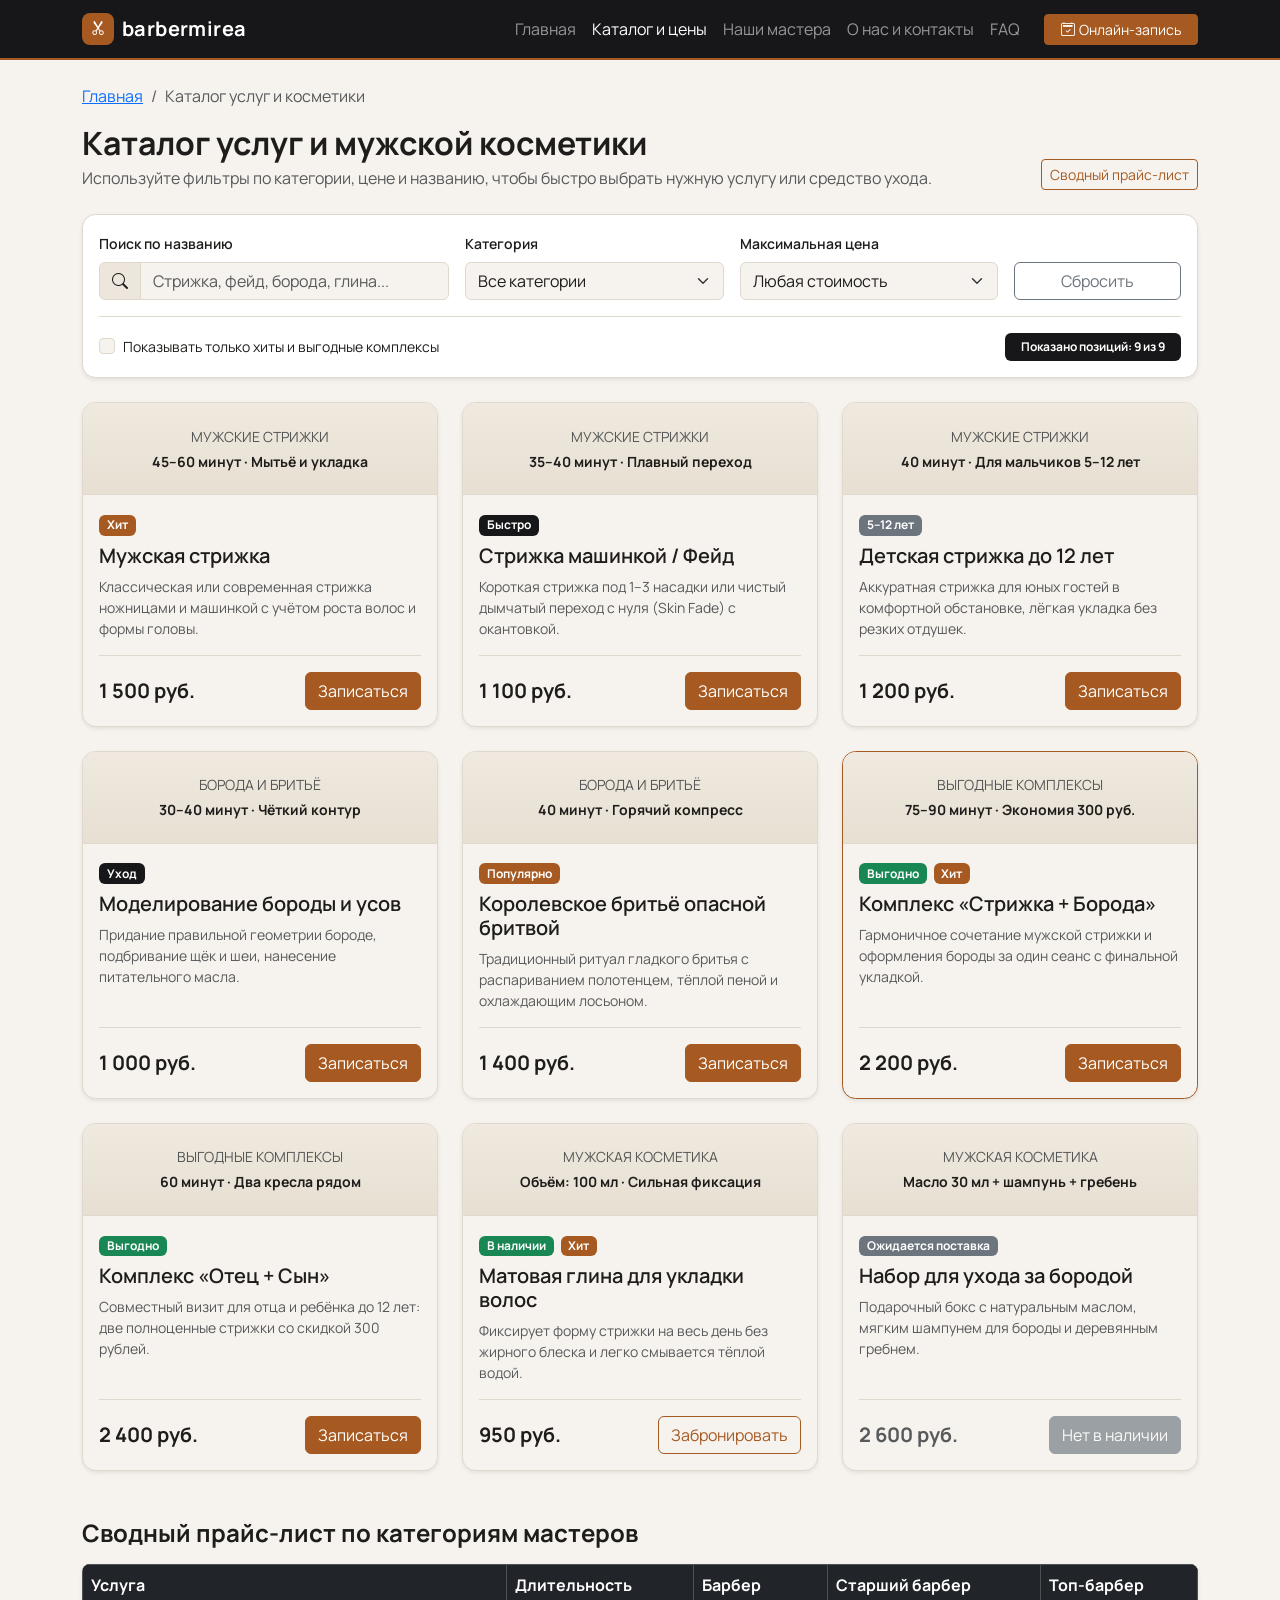
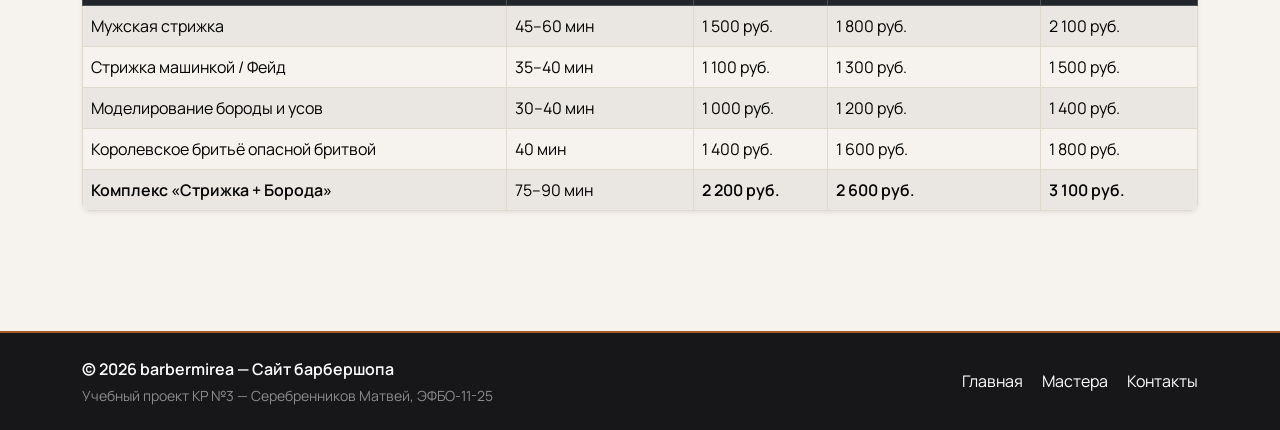
==== commit 541c2d6c: "style: remove circular icon badges from service and catalog cards" ====
--- a/catalog.html
+++ b/catalog.html
@@ -164,8 +164,7 @@
         <!-- 1. Мужская стрижка -->
         <div class="col-12 col-md-6 col-lg-4 catalog-item" data-category="haircut" data-price="1500" data-promo="true">
           <article class="card h-100 shadow-sm service-card">
-            <div class="placeholder-card p-4 text-center d-flex flex-column justify-content-center align-items-center">
-              <div class="card-icon-badge mb-2" aria-hidden="true"><i class="bi bi-scissors"></i></div>
+            <div class="placeholder-card p-3 text-center d-flex flex-column justify-content-center align-items-center">
               <span class="small text-uppercase text-muted">Мужские стрижки</span>
               <strong class="small mt-1">45–60 минут · Мытьё и укладка</strong>
             </div>
@@ -196,8 +195,7 @@
         <!-- 2. Стрижка машинкой / Фейд -->
         <div class="col-12 col-md-6 col-lg-4 catalog-item" data-category="haircut" data-price="1100" data-promo="false">
           <article class="card h-100 shadow-sm service-card">
-            <div class="placeholder-card p-4 text-center d-flex flex-column justify-content-center align-items-center">
-              <div class="card-icon-badge mb-2" aria-hidden="true"><i class="bi bi-lightning-charge"></i></div>
+            <div class="placeholder-card p-3 text-center d-flex flex-column justify-content-center align-items-center">
               <span class="small text-uppercase text-muted">Мужские стрижки</span>
               <strong class="small mt-1">35–40 минут · Плавный переход</strong>
             </div>
@@ -228,8 +226,7 @@
         <!-- 3. Детская стрижка -->
         <div class="col-12 col-md-6 col-lg-4 catalog-item" data-category="haircut" data-price="1200" data-promo="false">
           <article class="card h-100 shadow-sm service-card">
-            <div class="placeholder-card p-4 text-center d-flex flex-column justify-content-center align-items-center">
-              <div class="card-icon-badge mb-2" aria-hidden="true"><i class="bi bi-emoji-smile"></i></div>
+            <div class="placeholder-card p-3 text-center d-flex flex-column justify-content-center align-items-center">
               <span class="small text-uppercase text-muted">Мужские стрижки</span>
               <strong class="small mt-1">40 минут · Для мальчиков 5–12 лет</strong>
             </div>
@@ -260,8 +257,7 @@
         <!-- 4. Моделирование бороды -->
         <div class="col-12 col-md-6 col-lg-4 catalog-item" data-category="beard" data-price="1000" data-promo="false">
           <article class="card h-100 shadow-sm service-card">
-            <div class="placeholder-card p-4 text-center d-flex flex-column justify-content-center align-items-center">
-              <div class="card-icon-badge mb-2" aria-hidden="true"><i class="bi bi-sliders"></i></div>
+            <div class="placeholder-card p-3 text-center d-flex flex-column justify-content-center align-items-center">
               <span class="small text-uppercase text-muted">Борода и бритьё</span>
               <strong class="small mt-1">30–40 минут · Чёткий контур</strong>
             </div>
@@ -292,8 +288,7 @@
         <!-- 5. Королевское бритьё -->
         <div class="col-12 col-md-6 col-lg-4 catalog-item" data-category="beard" data-price="1400" data-promo="true">
           <article class="card h-100 shadow-sm service-card">
-            <div class="placeholder-card p-4 text-center d-flex flex-column justify-content-center align-items-center">
-              <div class="card-icon-badge mb-2" aria-hidden="true"><i class="bi bi-fire"></i></div>
+            <div class="placeholder-card p-3 text-center d-flex flex-column justify-content-center align-items-center">
               <span class="small text-uppercase text-muted">Борода и бритьё</span>
               <strong class="small mt-1">40 минут · Горячий компресс</strong>
             </div>
@@ -324,8 +319,7 @@
         <!-- 6. Комплекс Стрижка + Борода -->
         <div class="col-12 col-md-6 col-lg-4 catalog-item" data-category="complex" data-price="2200" data-promo="true">
           <article class="card h-100 shadow-sm service-card border-primary">
-            <div class="placeholder-card p-4 text-center d-flex flex-column justify-content-center align-items-center">
-              <div class="card-icon-badge mb-2" aria-hidden="true"><i class="bi bi-stars"></i></div>
+            <div class="placeholder-card p-3 text-center d-flex flex-column justify-content-center align-items-center">
               <span class="small text-uppercase text-muted">Выгодные комплексы</span>
               <strong class="small mt-1">75–90 минут · Экономия 300 руб.</strong>
             </div>
@@ -357,8 +351,7 @@
         <!-- 7. Комплекс Отец + Сын -->
         <div class="col-12 col-md-6 col-lg-4 catalog-item" data-category="complex" data-price="2400" data-promo="true">
           <article class="card h-100 shadow-sm service-card">
-            <div class="placeholder-card p-4 text-center d-flex flex-column justify-content-center align-items-center">
-              <div class="card-icon-badge mb-2" aria-hidden="true"><i class="bi bi-people"></i></div>
+            <div class="placeholder-card p-3 text-center d-flex flex-column justify-content-center align-items-center">
               <span class="small text-uppercase text-muted">Выгодные комплексы</span>
               <strong class="small mt-1">60 минут · Два кресла рядом</strong>
             </div>
@@ -389,8 +382,7 @@
         <!-- 8. Матовая глина для укладки -->
         <div class="col-12 col-md-6 col-lg-4 catalog-item" data-category="cosmetics" data-price="950" data-promo="true">
           <article class="card h-100 shadow-sm service-card">
-            <div class="placeholder-card p-4 text-center d-flex flex-column justify-content-center align-items-center">
-              <div class="card-icon-badge mb-2" aria-hidden="true"><i class="bi bi-droplet-half"></i></div>
+            <div class="placeholder-card p-3 text-center d-flex flex-column justify-content-center align-items-center">
               <span class="small text-uppercase text-muted">Мужская косметика</span>
               <strong class="small mt-1">Объём: 100 мл · Сильная фиксация</strong>
             </div>
@@ -422,8 +414,7 @@
         <!-- 9. Подарочный набор -->
         <div class="col-12 col-md-6 col-lg-4 catalog-item" data-category="cosmetics" data-price="2600" data-promo="false">
           <article class="card h-100 shadow-sm service-card">
-            <div class="placeholder-card p-4 text-center d-flex flex-column justify-content-center align-items-center">
-              <div class="card-icon-badge mb-2" aria-hidden="true"><i class="bi bi-gift"></i></div>
+            <div class="placeholder-card p-3 text-center d-flex flex-column justify-content-center align-items-center">
               <span class="small text-uppercase text-muted">Мужская косметика</span>
               <strong class="small mt-1">Масло 30 мл + шампунь + гребень</strong>
             </div>
--- a/css/custom.css
+++ b/css/custom.css
@@ -123,7 +123,7 @@
 }
 
 .placeholder-card {
-  min-height: 136px;
+  min-height: 92px;
   background: linear-gradient(180deg, #EFE9DF 0%, #E7DFD2 100%);
   border-bottom: 1px solid var(--bs-border-color);
 }
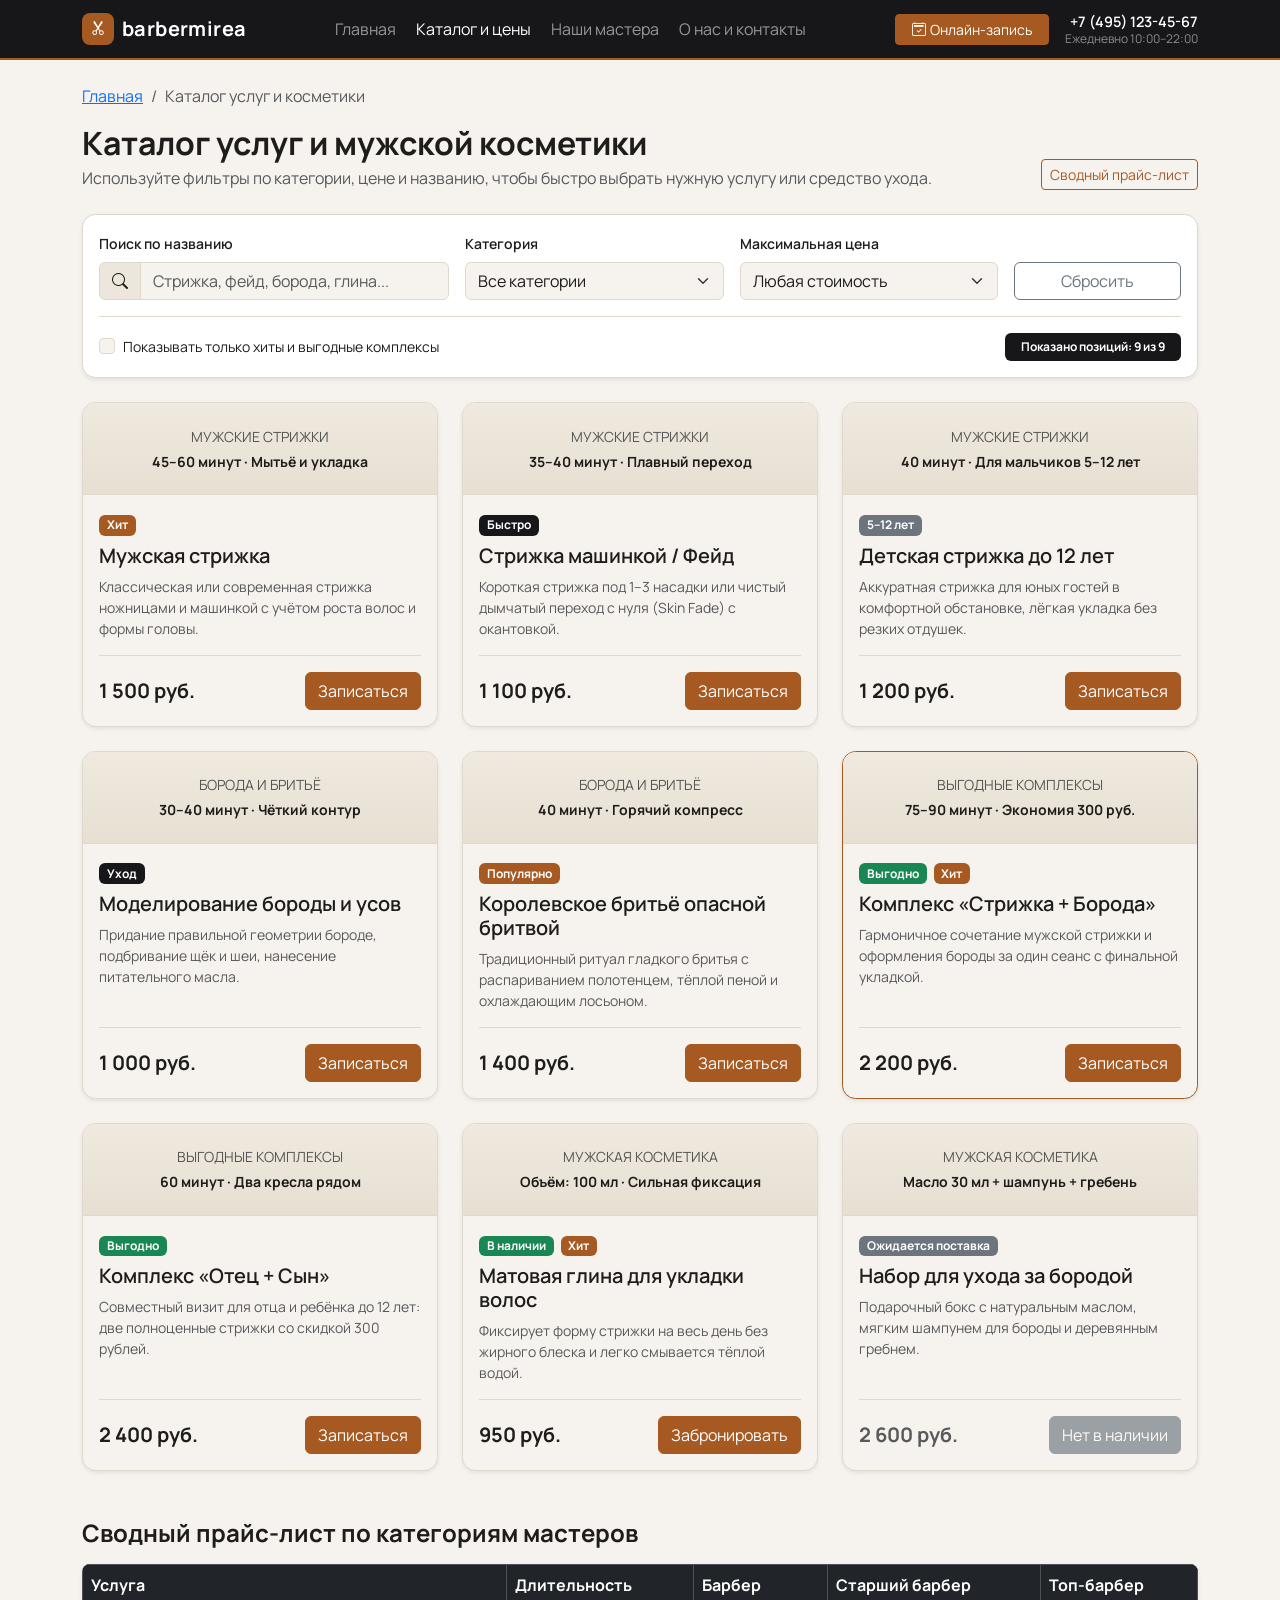
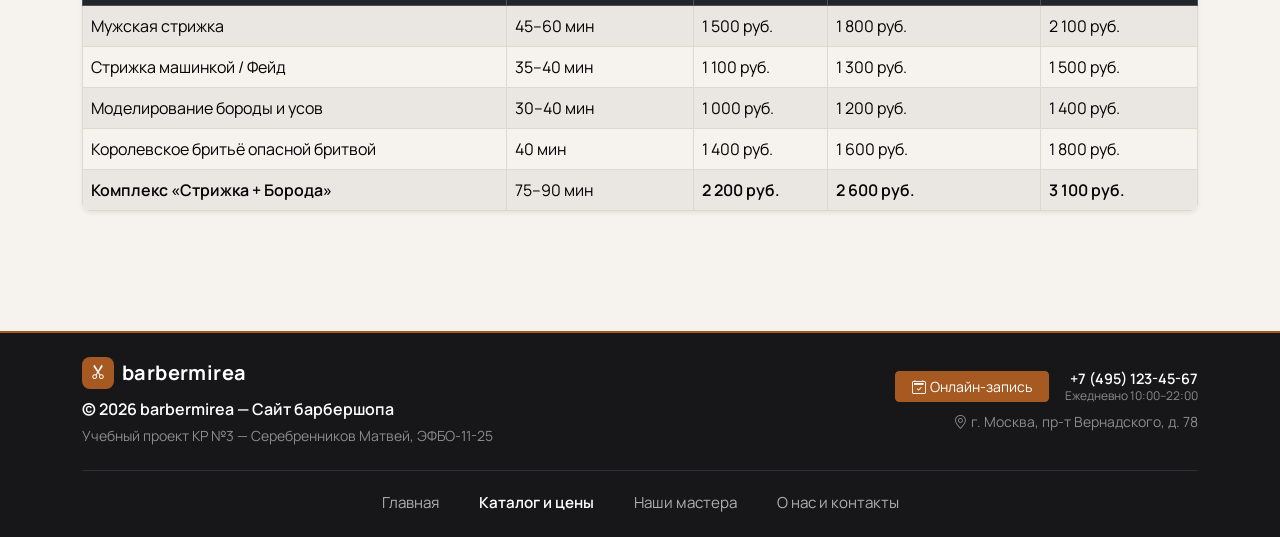
==== commit 70d43d7e: "style: redesign header and footer layout, unify master buttons, and stop back-to-top above footer" ====
--- a/catalog.html
+++ b/catalog.html
@@ -27,7 +27,7 @@
   <header class="sticky-top">
     <nav class="navbar navbar-expand-lg navbar-dark site-navbar py-2" aria-label="Основная навигация">
       <div class="container">
-        <a class="navbar-brand fw-bold brand-mark" href="index.html">
+        <a class="navbar-brand fw-bold brand-mark me-0" href="index.html">
           <span class="brand-mark__icon" aria-hidden="true"><i class="bi bi-scissors"></i></span>
           <span>barbermirea</span>
         </a>
@@ -44,7 +44,7 @@
         </button>
 
         <div class="collapse navbar-collapse" id="mainNavbar">
-          <ul class="navbar-nav ms-auto align-items-lg-center">
+          <ul class="navbar-nav mx-auto mb-2 mb-lg-0 align-items-lg-center gap-lg-1">
             <li class="nav-item">
               <a class="nav-link" href="index.html">Главная</a>
             </li>
@@ -57,20 +57,26 @@
             <li class="nav-item">
               <a class="nav-link" href="contacts.html">О нас и контакты</a>
             </li>
-            <li class="nav-item">
-              <a class="nav-link" href="index.html#faq">FAQ</a>
-            </li>
-            <li class="nav-item ms-lg-3 mt-2 mt-lg-0">
-              <button
-                class="btn btn-primary btn-sm px-3"
-                type="button"
-                data-bs-toggle="modal"
-                data-bs-target="#bookingModal"
-              >
-                <i class="bi bi-calendar2-check me-1" aria-hidden="true"></i>Онлайн-запись
-              </button>
-            </li>
           </ul>
+
+          <div class="d-flex flex-wrap align-items-center gap-3 mt-2 mt-lg-0">
+            <button
+              class="btn btn-primary btn-sm px-3 text-nowrap"
+              type="button"
+              data-bs-toggle="modal"
+              data-bs-target="#bookingModal"
+            >
+              <i class="bi bi-calendar2-check me-1" aria-hidden="true"></i>Онлайн-запись
+            </button>
+            <div class="header-phone lh-sm text-lg-end">
+              <a class="header-phone__link fw-semibold text-white text-decoration-none d-block text-nowrap" href="tel:+74951234567">
+                +7 (495) 123-45-67
+              </a>
+              <span class="header-phone__hours text-white-50 d-block text-nowrap">
+                Ежедневно 10:00–22:00
+              </span>
+            </div>
+          </div>
         </div>
       </div>
     </nav>
@@ -398,7 +404,7 @@
               <div class="mt-auto pt-3 border-top d-flex justify-content-between align-items-center">
                 <span class="fw-bold fs-5">950 руб.</span>
                 <button
-                  class="btn btn-outline-primary"
+                  class="btn btn-primary"
                   type="button"
                   data-bs-toggle="modal"
                   data-bs-target="#bookingModal"
@@ -496,21 +502,63 @@
   </main>
 
   <!-- Подвал -->
-  <footer class="site-footer text-white py-4 mt-5">
+  <footer class="site-footer text-white pt-4 pb-3 mt-5">
     <div class="container">
-      <div class="row align-items-center g-3">
-        <div class="col-12 col-md-6">
+      <div class="row align-items-center justify-content-between g-4">
+        <div class="col-12 col-lg-5">
+          <a class="brand-mark fw-bold fs-5 text-white text-decoration-none mb-2" href="index.html">
+            <span class="brand-mark__icon" aria-hidden="true"><i class="bi bi-scissors"></i></span>
+            <span>barbermirea</span>
+          </a>
           <p class="mb-1 fw-semibold">&copy; 2026 barbermirea — Сайт барбершопа</p>
           <p class="mb-0 small text-white-50">
             Учебный проект КР №3 — Серебренников Матвей, ЭФБО-11-25
           </p>
         </div>
-        <div class="col-12 col-md-6 text-md-end">
-          <a class="text-white text-decoration-none me-3" href="index.html">Главная</a>
-          <a class="text-white text-decoration-none me-3" href="masters.html">Мастера</a>
-          <a class="text-white text-decoration-none" href="contacts.html">Контакты</a>
+
+        <div class="col-12 col-lg-7">
+          <div class="d-flex flex-column align-items-lg-end gap-2">
+            <div class="d-flex flex-wrap align-items-center gap-3">
+              <button
+                class="btn btn-primary btn-sm px-3 text-nowrap"
+                type="button"
+                data-bs-toggle="modal"
+                data-bs-target="#bookingModal"
+              >
+                <i class="bi bi-calendar2-check me-1" aria-hidden="true"></i>Онлайн-запись
+              </button>
+              <div class="header-phone lh-sm text-lg-end">
+                <a class="header-phone__link fw-semibold text-white text-decoration-none d-block text-nowrap" href="tel:+74951234567">
+                  +7 (495) 123-45-67
+                </a>
+                <span class="header-phone__hours text-white-50 d-block text-nowrap">
+                  Ежедневно 10:00–22:00
+                </span>
+              </div>
+            </div>
+            <p class="mb-0 small text-white-50 text-lg-end">
+              <i class="bi bi-geo-alt me-1" aria-hidden="true"></i>г. Москва, пр-т Вернадского, д. 78
+            </p>
+          </div>
         </div>
       </div>
+
+      <nav class="border-top border-secondary border-opacity-25 mt-4 pt-3" aria-label="Навигация в подвале">
+        <ul class="nav justify-content-center gap-1 gap-sm-3">
+          <li class="nav-item">
+            <a class="nav-link footer-nav__link" href="index.html">Главная</a>
+          </li>
+          <li class="nav-item">
+            <a class="nav-link footer-nav__link active" aria-current="page" href="catalog.html">Каталог и цены</a>
+          </li>
+          <li class="nav-item">
+            <a class="nav-link footer-nav__link" href="masters.html">Наши мастера</a>
+          </li>
+          <li class="nav-item">
+            <a class="nav-link footer-nav__link" href="contacts.html">О нас и контакты</a>
+          </li>
+        </ul>
+      </nav>
     </div>
   </footer>
 
--- a/css/custom.css
+++ b/css/custom.css
@@ -64,6 +64,38 @@
   font-size: 0.95rem;
 }
 
+/* Телефон и часы звонков в шапке и подвале */
+.header-phone__link {
+  font-size: 0.9rem;
+  transition: color 0.15s ease;
+}
+
+.header-phone__link:hover {
+  color: #e09b67 !important;
+}
+
+.header-phone__hours {
+  font-size: 0.75rem;
+}
+
+/* Навигационные ссылки в подвале в стиле шапки */
+.footer-nav__link {
+  color: rgba(255, 255, 255, 0.65);
+  font-size: 0.95rem;
+  padding: 0.35rem 0.75rem;
+  transition: color 0.15s ease;
+}
+
+.footer-nav__link:hover,
+.footer-nav__link:focus {
+  color: rgba(255, 255, 255, 0.9);
+}
+
+.footer-nav__link.active {
+  color: #ffffff;
+  font-weight: 600;
+}
+
 /* Темизация кнопок через штатные переменные Bootstrap 5.3 */
 .btn-primary {
   --bs-btn-bg: var(--barber-copper);
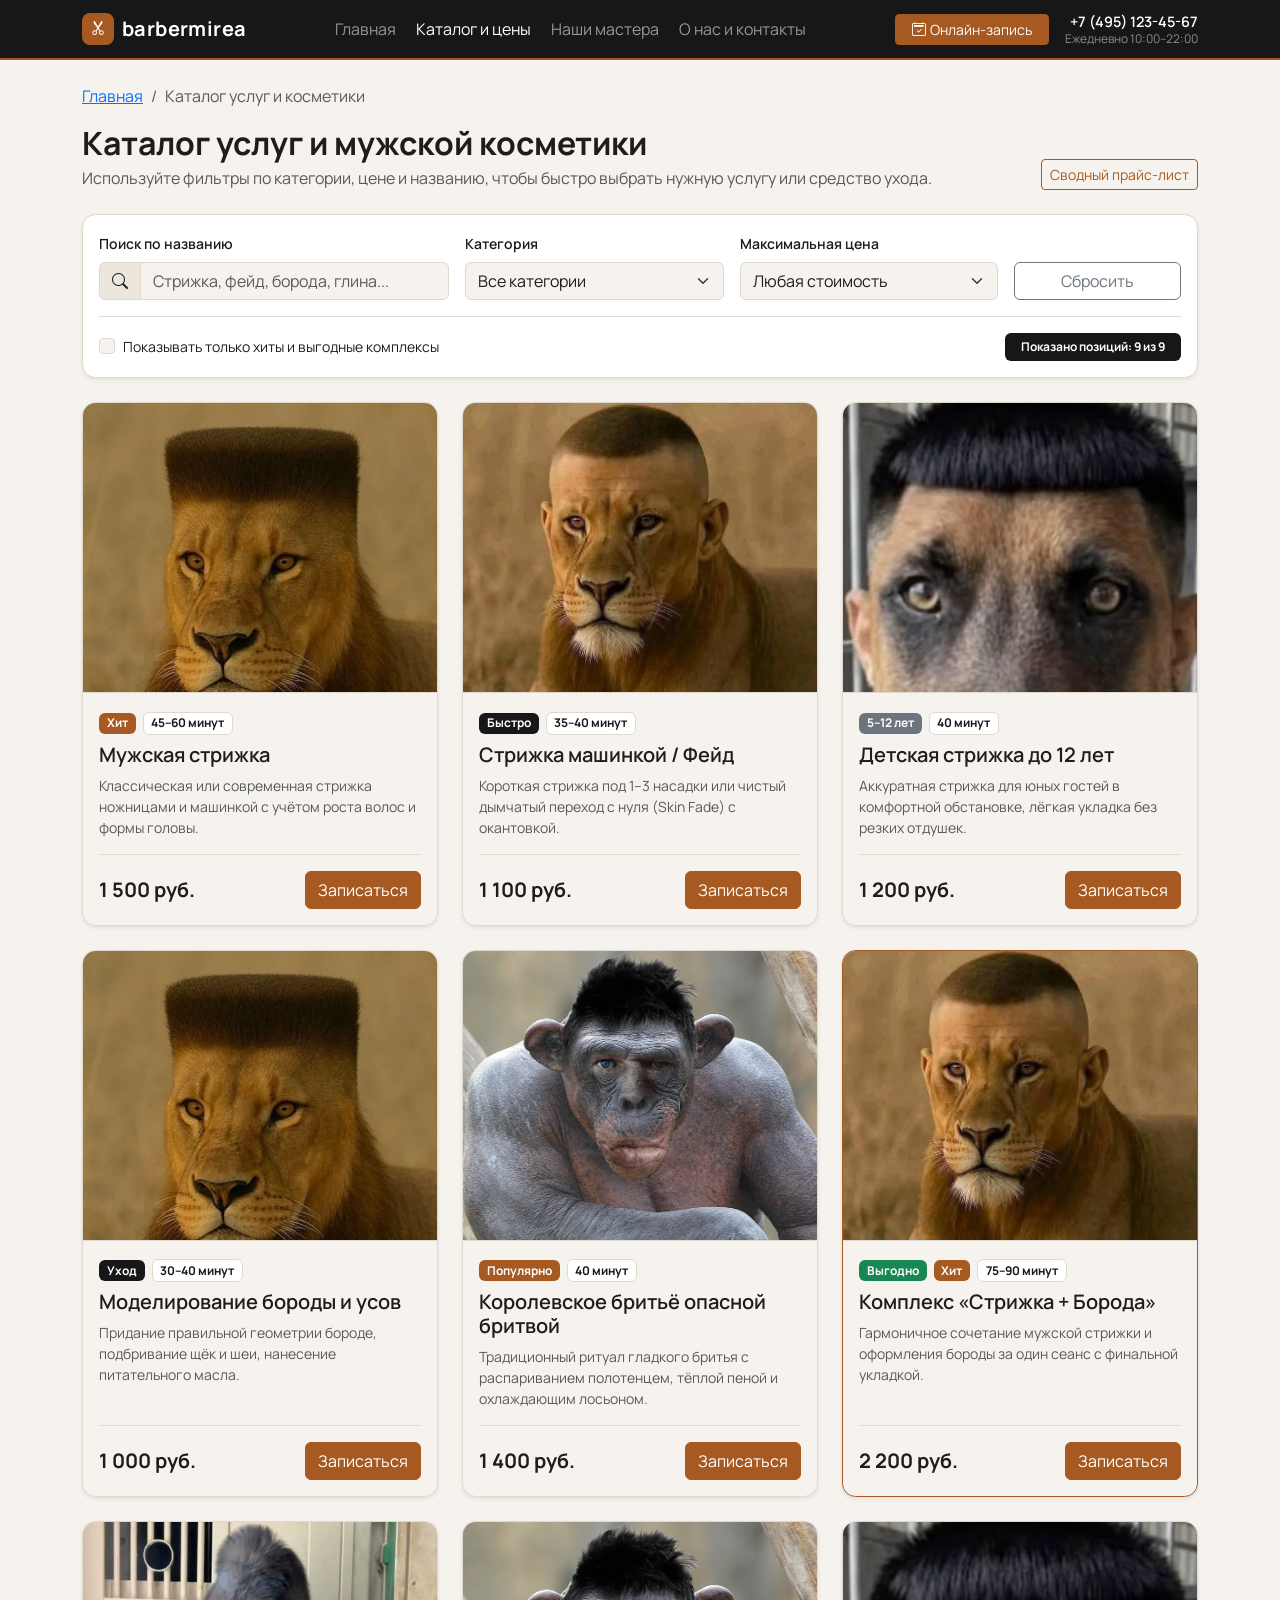
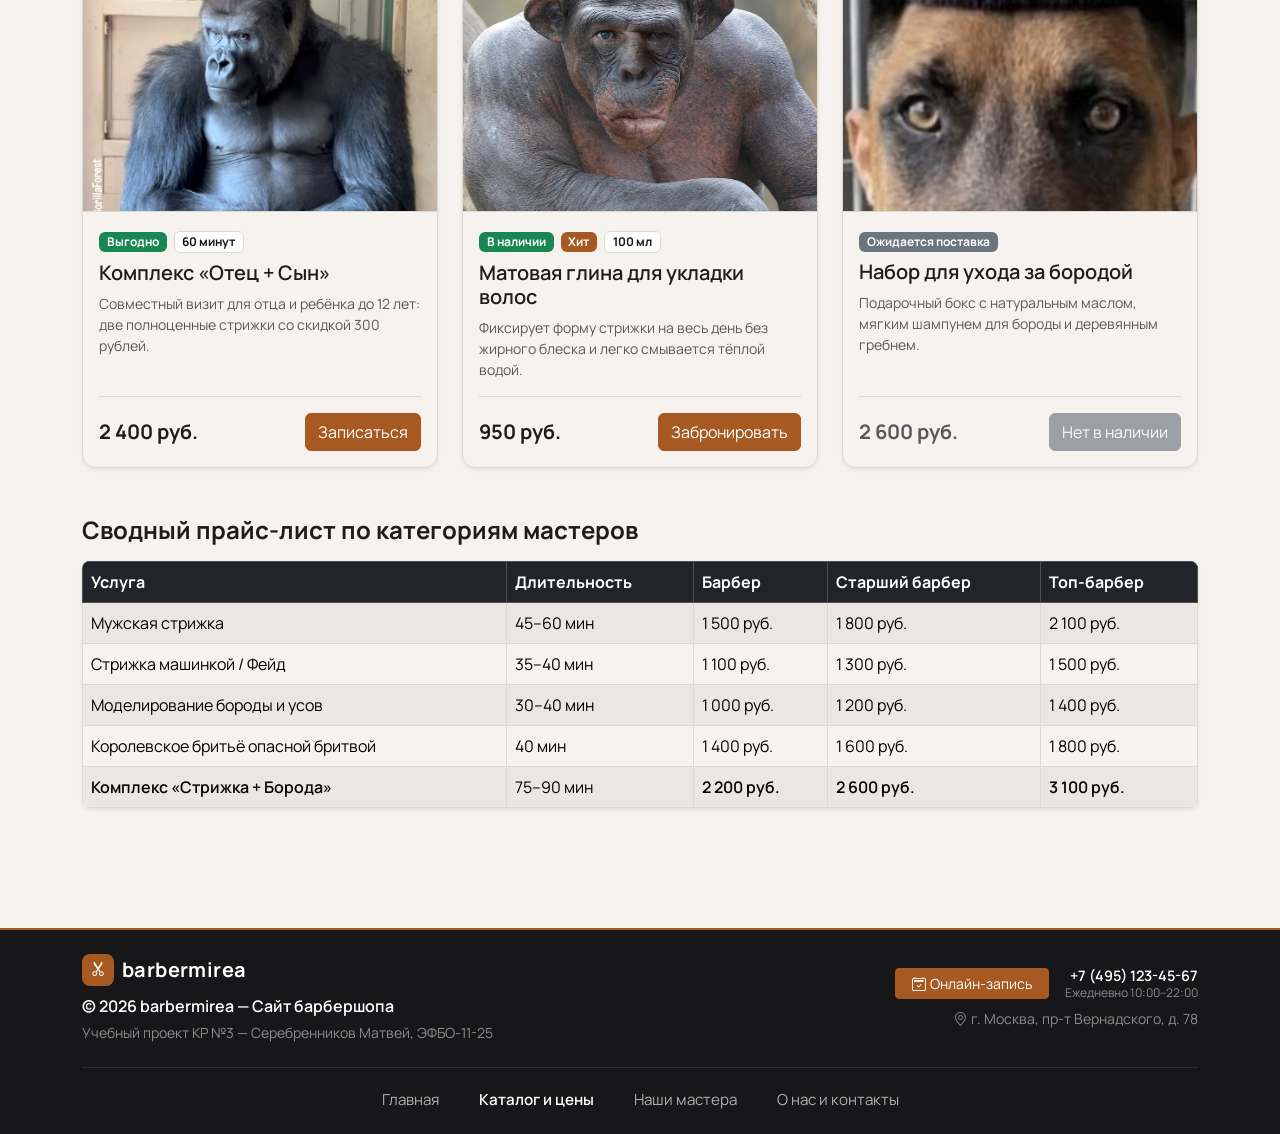
==== commit 4da13d4c: "feat: add catalog and master photos and embed Yandex Map with marker on contacts page" ====
--- a/catalog.html
+++ b/catalog.html
@@ -170,13 +170,16 @@
         <!-- 1. Мужская стрижка -->
         <div class="col-12 col-md-6 col-lg-4 catalog-item" data-category="haircut" data-price="1500" data-promo="true">
           <article class="card h-100 shadow-sm service-card">
-            <div class="placeholder-card p-3 text-center d-flex flex-column justify-content-center align-items-center">
-              <span class="small text-uppercase text-muted">Мужские стрижки</span>
-              <strong class="small mt-1">45–60 минут · Мытьё и укладка</strong>
-            </div>
+            <img
+              src="images/catalog-1.jpg"
+              class="card-img-top card-photo card-photo--lion"
+              alt="Мужская стрижка"
+              loading="lazy"
+            >
             <div class="card-body d-flex flex-column">
               <div class="mb-2">
                 <span class="badge bg-primary">Хит</span>
+                <span class="badge bg-white text-dark border ms-1">45–60 минут</span>
               </div>
               <h2 class="card-title h5 fw-semibold">Мужская стрижка</h2>
               <p class="card-text text-muted small">
@@ -201,13 +204,16 @@
         <!-- 2. Стрижка машинкой / Фейд -->
         <div class="col-12 col-md-6 col-lg-4 catalog-item" data-category="haircut" data-price="1100" data-promo="false">
           <article class="card h-100 shadow-sm service-card">
-            <div class="placeholder-card p-3 text-center d-flex flex-column justify-content-center align-items-center">
-              <span class="small text-uppercase text-muted">Мужские стрижки</span>
-              <strong class="small mt-1">35–40 минут · Плавный переход</strong>
-            </div>
+            <img
+              src="images/catalog-3.jpg"
+              class="card-img-top card-photo"
+              alt="Стрижка машинкой и фейд"
+              loading="lazy"
+            >
             <div class="card-body d-flex flex-column">
               <div class="mb-2">
                 <span class="badge bg-dark">Быстро</span>
+                <span class="badge bg-white text-dark border ms-1">35–40 минут</span>
               </div>
               <h2 class="card-title h5 fw-semibold">Стрижка машинкой / Фейд</h2>
               <p class="card-text text-muted small">
@@ -232,13 +238,16 @@
         <!-- 3. Детская стрижка -->
         <div class="col-12 col-md-6 col-lg-4 catalog-item" data-category="haircut" data-price="1200" data-promo="false">
           <article class="card h-100 shadow-sm service-card">
-            <div class="placeholder-card p-3 text-center d-flex flex-column justify-content-center align-items-center">
-              <span class="small text-uppercase text-muted">Мужские стрижки</span>
-              <strong class="small mt-1">40 минут · Для мальчиков 5–12 лет</strong>
-            </div>
+            <img
+              src="images/catalog-2.jpg"
+              class="card-img-top card-photo"
+              alt="Детская стрижка до 12 лет"
+              loading="lazy"
+            >
             <div class="card-body d-flex flex-column">
               <div class="mb-2">
                 <span class="badge bg-secondary">5–12 лет</span>
+                <span class="badge bg-white text-dark border ms-1">40 минут</span>
               </div>
               <h2 class="card-title h5 fw-semibold">Детская стрижка до 12 лет</h2>
               <p class="card-text text-muted small">
@@ -263,13 +272,16 @@
         <!-- 4. Моделирование бороды -->
         <div class="col-12 col-md-6 col-lg-4 catalog-item" data-category="beard" data-price="1000" data-promo="false">
           <article class="card h-100 shadow-sm service-card">
-            <div class="placeholder-card p-3 text-center d-flex flex-column justify-content-center align-items-center">
-              <span class="small text-uppercase text-muted">Борода и бритьё</span>
-              <strong class="small mt-1">30–40 минут · Чёткий контур</strong>
-            </div>
+            <img
+              src="images/catalog-1.jpg"
+              class="card-img-top card-photo card-photo--lion"
+              alt="Моделирование бороды и усов"
+              loading="lazy"
+            >
             <div class="card-body d-flex flex-column">
               <div class="mb-2">
                 <span class="badge bg-dark">Уход</span>
+                <span class="badge bg-white text-dark border ms-1">30–40 минут</span>
               </div>
               <h2 class="card-title h5 fw-semibold">Моделирование бороды и усов</h2>
               <p class="card-text text-muted small">
@@ -294,13 +306,16 @@
         <!-- 5. Королевское бритьё -->
         <div class="col-12 col-md-6 col-lg-4 catalog-item" data-category="beard" data-price="1400" data-promo="true">
           <article class="card h-100 shadow-sm service-card">
-            <div class="placeholder-card p-3 text-center d-flex flex-column justify-content-center align-items-center">
-              <span class="small text-uppercase text-muted">Борода и бритьё</span>
-              <strong class="small mt-1">40 минут · Горячий компресс</strong>
-            </div>
+            <img
+              src="images/catalog-5.jpg"
+              class="card-img-top card-photo"
+              alt="Королевское бритьё опасной бритвой"
+              loading="lazy"
+            >
             <div class="card-body d-flex flex-column">
               <div class="mb-2">
                 <span class="badge bg-primary">Популярно</span>
+                <span class="badge bg-white text-dark border ms-1">40 минут</span>
               </div>
               <h2 class="card-title h5 fw-semibold">Королевское бритьё опасной бритвой</h2>
               <p class="card-text text-muted small">
@@ -325,14 +340,17 @@
         <!-- 6. Комплекс Стрижка + Борода -->
         <div class="col-12 col-md-6 col-lg-4 catalog-item" data-category="complex" data-price="2200" data-promo="true">
           <article class="card h-100 shadow-sm service-card border-primary">
-            <div class="placeholder-card p-3 text-center d-flex flex-column justify-content-center align-items-center">
-              <span class="small text-uppercase text-muted">Выгодные комплексы</span>
-              <strong class="small mt-1">75–90 минут · Экономия 300 руб.</strong>
-            </div>
+            <img
+              src="images/catalog-3.jpg"
+              class="card-img-top card-photo"
+              alt="Комплекс Стрижка и Борода"
+              loading="lazy"
+            >
             <div class="card-body d-flex flex-column">
               <div class="mb-2">
                 <span class="badge bg-success">Выгодно</span>
                 <span class="badge bg-primary ms-1">Хит</span>
+                <span class="badge bg-white text-dark border ms-1">75–90 минут</span>
               </div>
               <h2 class="card-title h5 fw-semibold">Комплекс «Стрижка + Борода»</h2>
               <p class="card-text text-muted small">
@@ -357,13 +375,16 @@
         <!-- 7. Комплекс Отец + Сын -->
         <div class="col-12 col-md-6 col-lg-4 catalog-item" data-category="complex" data-price="2400" data-promo="true">
           <article class="card h-100 shadow-sm service-card">
-            <div class="placeholder-card p-3 text-center d-flex flex-column justify-content-center align-items-center">
-              <span class="small text-uppercase text-muted">Выгодные комплексы</span>
-              <strong class="small mt-1">60 минут · Два кресла рядом</strong>
-            </div>
+            <img
+              src="images/catalog-4.jpg"
+              class="card-img-top card-photo"
+              alt="Комплекс Отец и Сын"
+              loading="lazy"
+            >
             <div class="card-body d-flex flex-column">
               <div class="mb-2">
                 <span class="badge bg-success">Выгодно</span>
+                <span class="badge bg-white text-dark border ms-1">60 минут</span>
               </div>
               <h2 class="card-title h5 fw-semibold">Комплекс «Отец + Сын»</h2>
               <p class="card-text text-muted small">
@@ -388,14 +409,17 @@
         <!-- 8. Матовая глина для укладки -->
         <div class="col-12 col-md-6 col-lg-4 catalog-item" data-category="cosmetics" data-price="950" data-promo="true">
           <article class="card h-100 shadow-sm service-card">
-            <div class="placeholder-card p-3 text-center d-flex flex-column justify-content-center align-items-center">
-              <span class="small text-uppercase text-muted">Мужская косметика</span>
-              <strong class="small mt-1">Объём: 100 мл · Сильная фиксация</strong>
-            </div>
+            <img
+              src="images/catalog-5.jpg"
+              class="card-img-top card-photo"
+              alt="Матовая глина для укладки волос"
+              loading="lazy"
+            >
             <div class="card-body d-flex flex-column">
               <div class="mb-2">
                 <span class="badge bg-success">В наличии</span>
                 <span class="badge bg-primary ms-1">Хит</span>
+                <span class="badge bg-white text-dark border ms-1">100 мл</span>
               </div>
               <h2 class="card-title h5 fw-semibold">Матовая глина для укладки волос</h2>
               <p class="card-text text-muted small">
@@ -420,10 +444,12 @@
         <!-- 9. Подарочный набор -->
         <div class="col-12 col-md-6 col-lg-4 catalog-item" data-category="cosmetics" data-price="2600" data-promo="false">
           <article class="card h-100 shadow-sm service-card">
-            <div class="placeholder-card p-3 text-center d-flex flex-column justify-content-center align-items-center">
-              <span class="small text-uppercase text-muted">Мужская косметика</span>
-              <strong class="small mt-1">Масло 30 мл + шампунь + гребень</strong>
-            </div>
+            <img
+              src="images/catalog-2.jpg"
+              class="card-img-top card-photo"
+              alt="Набор для ухода за бородой"
+              loading="lazy"
+            >
             <div class="card-body d-flex flex-column">
               <div class="mb-2">
                 <span class="badge bg-secondary">Ожидается поставка</span>
--- a/css/custom.css
+++ b/css/custom.css
@@ -160,6 +160,41 @@
   border-bottom: 1px solid var(--bs-border-color);
 }
 
+/* Фотографии в карточках каталога и мастеров */
+.card-photo {
+  width: 100%;
+  height: 290px;
+  object-fit: cover;
+  object-position: center 16%;
+  border-bottom: 1px solid var(--bs-border-color);
+}
+
+.card-photo--lion {
+  object-position: center 28%;
+}
+
+.card-photo--mid {
+  object-position: center 55%;
+}
+
+.card-photo--low {
+  object-position: center 85%;
+}
+
+/* Интерактивная Яндекс Карта на странице контактов */
+.map-frame-wrap {
+  min-height: 360px;
+  border: 1px solid var(--bs-border-color);
+}
+
+.yandex-map-frame {
+  width: 100%;
+  height: 100%;
+  min-height: 360px;
+  border: 0;
+  display: block;
+}
+
 .card-icon-badge {
   width: 2.75rem;
   height: 2.75rem;
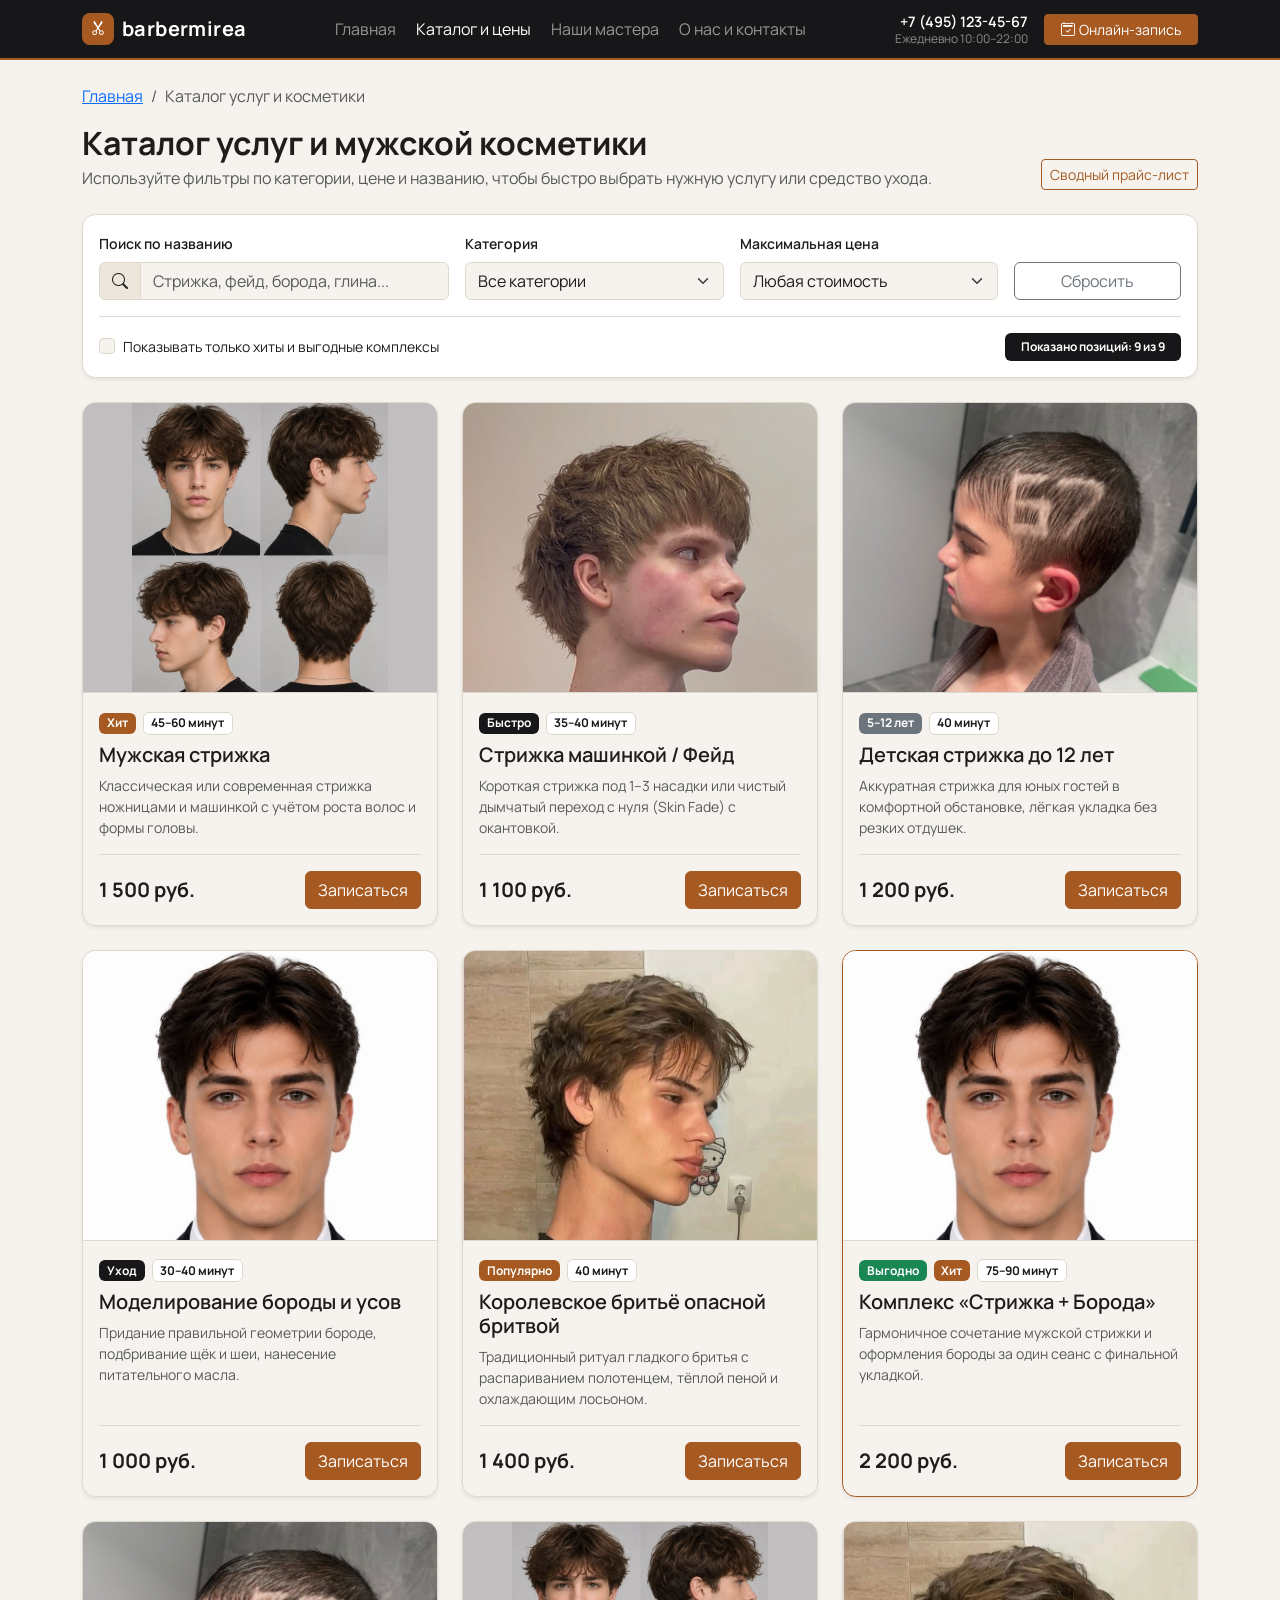
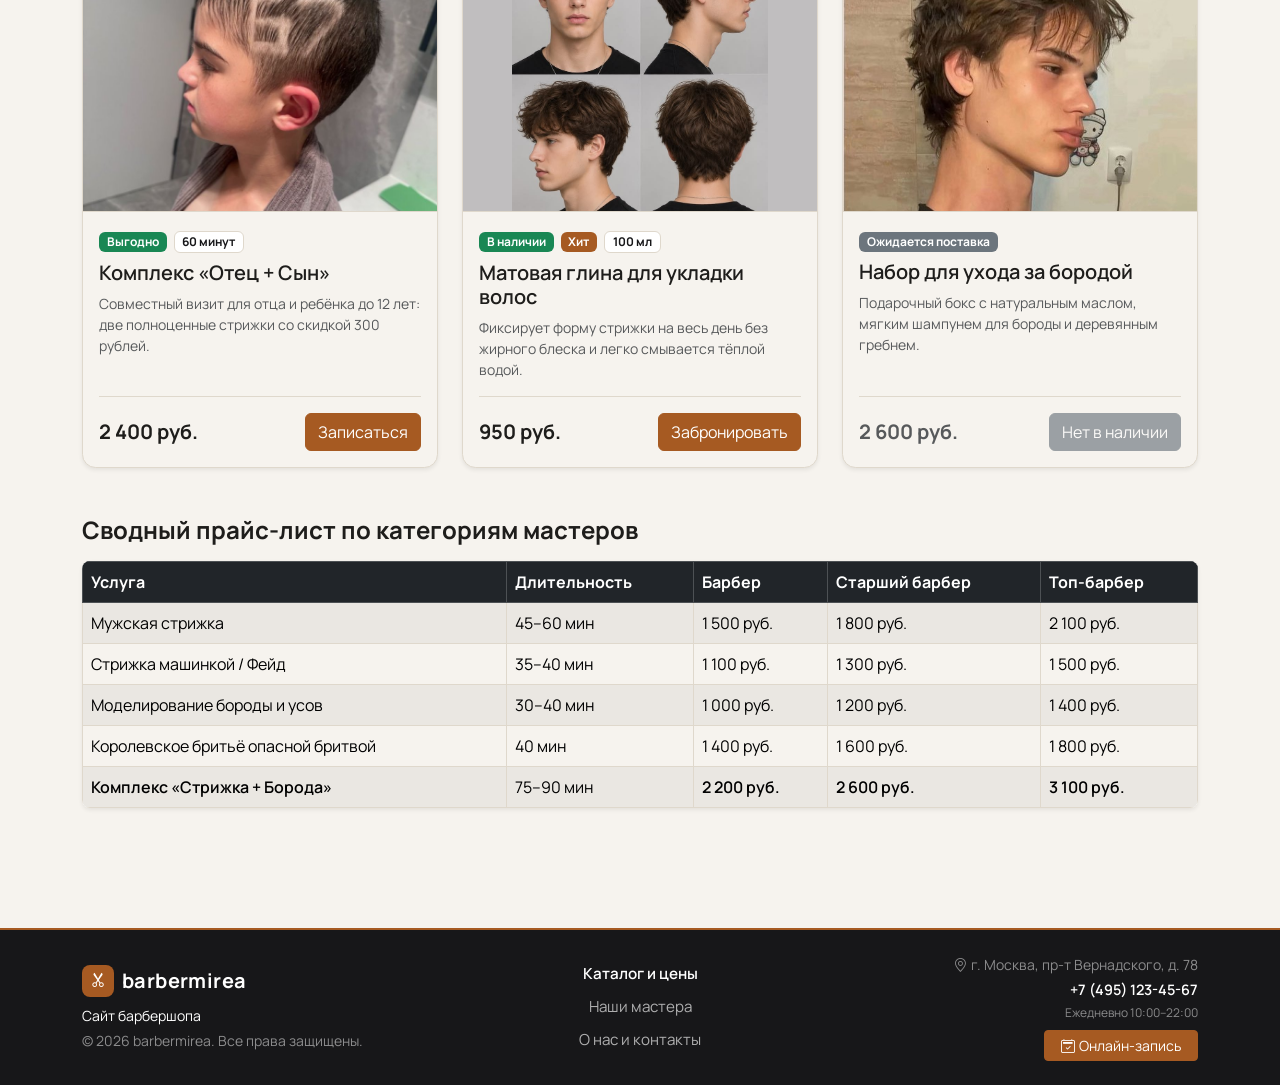
==== commit f4777856: "style: update header/footer layout and replace catalog and master photos" ====
--- a/catalog.html
+++ b/catalog.html
@@ -60,14 +60,6 @@
           </ul>
 
           <div class="d-flex flex-wrap align-items-center gap-3 mt-2 mt-lg-0">
-            <button
-              class="btn btn-primary btn-sm px-3 text-nowrap"
-              type="button"
-              data-bs-toggle="modal"
-              data-bs-target="#bookingModal"
-            >
-              <i class="bi bi-calendar2-check me-1" aria-hidden="true"></i>Онлайн-запись
-            </button>
             <div class="header-phone lh-sm text-lg-end">
               <a class="header-phone__link fw-semibold text-white text-decoration-none d-block text-nowrap" href="tel:+74951234567">
                 +7 (495) 123-45-67
@@ -76,6 +68,14 @@
                 Ежедневно 10:00–22:00
               </span>
             </div>
+            <button
+              class="btn btn-primary btn-sm px-3 text-nowrap"
+              type="button"
+              data-bs-toggle="modal"
+              data-bs-target="#bookingModal"
+            >
+              <i class="bi bi-calendar2-check me-1" aria-hidden="true"></i>Онлайн-запись
+            </button>
           </div>
         </div>
       </div>
@@ -172,7 +172,7 @@
           <article class="card h-100 shadow-sm service-card">
             <img
               src="images/catalog-1.jpg"
-              class="card-img-top card-photo card-photo--lion"
+              class="card-img-top card-photo card-photo--collage"
               alt="Мужская стрижка"
               loading="lazy"
             >
@@ -205,8 +205,8 @@
         <div class="col-12 col-md-6 col-lg-4 catalog-item" data-category="haircut" data-price="1100" data-promo="false">
           <article class="card h-100 shadow-sm service-card">
             <img
-              src="images/catalog-3.jpg"
-              class="card-img-top card-photo"
+              src="images/catalog-2.jpg"
+              class="card-img-top card-photo card-photo--focus-30"
               alt="Стрижка машинкой и фейд"
               loading="lazy"
             >
@@ -239,8 +239,8 @@
         <div class="col-12 col-md-6 col-lg-4 catalog-item" data-category="haircut" data-price="1200" data-promo="false">
           <article class="card h-100 shadow-sm service-card">
             <img
-              src="images/catalog-2.jpg"
-              class="card-img-top card-photo"
+              src="images/catalog-5.jpg"
+              class="card-img-top card-photo card-photo--focus-38"
               alt="Детская стрижка до 12 лет"
               loading="lazy"
             >
@@ -273,8 +273,8 @@
         <div class="col-12 col-md-6 col-lg-4 catalog-item" data-category="beard" data-price="1000" data-promo="false">
           <article class="card h-100 shadow-sm service-card">
             <img
-              src="images/catalog-1.jpg"
-              class="card-img-top card-photo card-photo--lion"
+              src="images/catalog-3.jpg"
+              class="card-img-top card-photo card-photo--focus-25"
               alt="Моделирование бороды и усов"
               loading="lazy"
             >
@@ -307,8 +307,8 @@
         <div class="col-12 col-md-6 col-lg-4 catalog-item" data-category="beard" data-price="1400" data-promo="true">
           <article class="card h-100 shadow-sm service-card">
             <img
-              src="images/catalog-5.jpg"
-              class="card-img-top card-photo"
+              src="images/catalog-4.jpg"
+              class="card-img-top card-photo card-photo--focus-25"
               alt="Королевское бритьё опасной бритвой"
               loading="lazy"
             >
@@ -342,7 +342,7 @@
           <article class="card h-100 shadow-sm service-card border-primary">
             <img
               src="images/catalog-3.jpg"
-              class="card-img-top card-photo"
+              class="card-img-top card-photo card-photo--focus-25"
               alt="Комплекс Стрижка и Борода"
               loading="lazy"
             >
@@ -376,8 +376,8 @@
         <div class="col-12 col-md-6 col-lg-4 catalog-item" data-category="complex" data-price="2400" data-promo="true">
           <article class="card h-100 shadow-sm service-card">
             <img
-              src="images/catalog-4.jpg"
-              class="card-img-top card-photo"
+              src="images/catalog-5.jpg"
+              class="card-img-top card-photo card-photo--focus-38"
               alt="Комплекс Отец и Сын"
               loading="lazy"
             >
@@ -410,8 +410,8 @@
         <div class="col-12 col-md-6 col-lg-4 catalog-item" data-category="cosmetics" data-price="950" data-promo="true">
           <article class="card h-100 shadow-sm service-card">
             <img
-              src="images/catalog-5.jpg"
-              class="card-img-top card-photo"
+              src="images/catalog-1.jpg"
+              class="card-img-top card-photo card-photo--collage"
               alt="Матовая глина для укладки волос"
               loading="lazy"
             >
@@ -445,8 +445,8 @@
         <div class="col-12 col-md-6 col-lg-4 catalog-item" data-category="cosmetics" data-price="2600" data-promo="false">
           <article class="card h-100 shadow-sm service-card">
             <img
-              src="images/catalog-2.jpg"
-              class="card-img-top card-photo"
+              src="images/catalog-4.jpg"
+              class="card-img-top card-photo card-photo--focus-25"
               alt="Набор для ухода за бородой"
               loading="lazy"
             >
@@ -528,63 +528,56 @@
   </main>
 
   <!-- Подвал -->
-  <footer class="site-footer text-white pt-4 pb-3 mt-5">
+  <footer class="site-footer text-white py-4 mt-5">
     <div class="container">
-      <div class="row align-items-center justify-content-between g-4">
-        <div class="col-12 col-lg-5">
+      <div class="row align-items-center g-4">
+        <div class="col-12 col-md-4">
           <a class="brand-mark fw-bold fs-5 text-white text-decoration-none mb-2" href="index.html">
             <span class="brand-mark__icon" aria-hidden="true"><i class="bi bi-scissors"></i></span>
             <span>barbermirea</span>
           </a>
-          <p class="mb-1 fw-semibold">&copy; 2026 barbermirea — Сайт барбершопа</p>
-          <p class="mb-0 small text-white-50">
-            Учебный проект КР №3 — Серебренников Матвей, ЭФБО-11-25
-          </p>
-        </div>
-
-        <div class="col-12 col-lg-7">
-          <div class="d-flex flex-column align-items-lg-end gap-2">
-            <div class="d-flex flex-wrap align-items-center gap-3">
-              <button
-                class="btn btn-primary btn-sm px-3 text-nowrap"
-                type="button"
-                data-bs-toggle="modal"
-                data-bs-target="#bookingModal"
-              >
-                <i class="bi bi-calendar2-check me-1" aria-hidden="true"></i>Онлайн-запись
-              </button>
-              <div class="header-phone lh-sm text-lg-end">
-                <a class="header-phone__link fw-semibold text-white text-decoration-none d-block text-nowrap" href="tel:+74951234567">
-                  +7 (495) 123-45-67
-                </a>
-                <span class="header-phone__hours text-white-50 d-block text-nowrap">
-                  Ежедневно 10:00–22:00
-                </span>
-              </div>
-            </div>
-            <p class="mb-0 small text-white-50 text-lg-end">
+          <p class="mb-1 small text-white">Сайт барбершопа</p>
+          <p class="mb-0 small text-white-50">&copy; 2026 barbermirea. Все права защищены.</p>
+        </div>
+
+        <div class="col-12 col-md-4">
+          <nav aria-label="Навигация в подвале">
+            <ul class="nav flex-column align-items-start align-items-md-center text-md-center gap-1">
+              <li class="nav-item">
+                <a class="nav-link footer-nav__link active" aria-current="page" href="catalog.html">Каталог и цены</a>
+              </li>
+              <li class="nav-item">
+                <a class="nav-link footer-nav__link" href="masters.html">Наши мастера</a>
+              </li>
+              <li class="nav-item">
+                <a class="nav-link footer-nav__link" href="contacts.html">О нас и контакты</a>
+              </li>
+            </ul>
+          </nav>
+        </div>
+
+        <div class="col-12 col-md-4">
+          <div class="d-flex flex-column align-items-start align-items-md-end text-md-end gap-1">
+            <p class="mb-0 small text-white-50">
               <i class="bi bi-geo-alt me-1" aria-hidden="true"></i>г. Москва, пр-т Вернадского, д. 78
             </p>
+            <a class="header-phone__link fw-semibold text-white text-decoration-none text-nowrap" href="tel:+74951234567">
+              +7 (495) 123-45-67
+            </a>
+            <span class="header-phone__hours text-white-50 text-nowrap mb-1">
+              Ежедневно 10:00–22:00
+            </span>
+            <button
+              class="btn btn-primary btn-sm px-3 text-nowrap"
+              type="button"
+              data-bs-toggle="modal"
+              data-bs-target="#bookingModal"
+            >
+              <i class="bi bi-calendar2-check me-1" aria-hidden="true"></i>Онлайн-запись
+            </button>
           </div>
         </div>
       </div>
-
-      <nav class="border-top border-secondary border-opacity-25 mt-4 pt-3" aria-label="Навигация в подвале">
-        <ul class="nav justify-content-center gap-1 gap-sm-3">
-          <li class="nav-item">
-            <a class="nav-link footer-nav__link" href="index.html">Главная</a>
-          </li>
-          <li class="nav-item">
-            <a class="nav-link footer-nav__link active" aria-current="page" href="catalog.html">Каталог и цены</a>
-          </li>
-          <li class="nav-item">
-            <a class="nav-link footer-nav__link" href="masters.html">Наши мастера</a>
-          </li>
-          <li class="nav-item">
-            <a class="nav-link footer-nav__link" href="contacts.html">О нас и контакты</a>
-          </li>
-        </ul>
-      </nav>
     </div>
   </footer>
 
--- a/css/custom.css
+++ b/css/custom.css
@@ -82,7 +82,7 @@
 .footer-nav__link {
   color: rgba(255, 255, 255, 0.65);
   font-size: 0.95rem;
-  padding: 0.35rem 0.75rem;
+  padding: 0.2rem 0;
   transition: color 0.15s ease;
 }
 
@@ -169,8 +169,26 @@
   border-bottom: 1px solid var(--bs-border-color);
 }
 
-.card-photo--lion {
-  object-position: center 28%;
+.card-photo--collage {
+  object-fit: contain;
+  object-position: center;
+  background-color: #c0bebf;
+}
+
+.card-photo--top {
+  object-position: center 8%;
+}
+
+.card-photo--focus-25 {
+  object-position: center 25%;
+}
+
+.card-photo--focus-30 {
+  object-position: center 30%;
+}
+
+.card-photo--focus-38 {
+  object-position: center 38%;
 }
 
 .card-photo--mid {
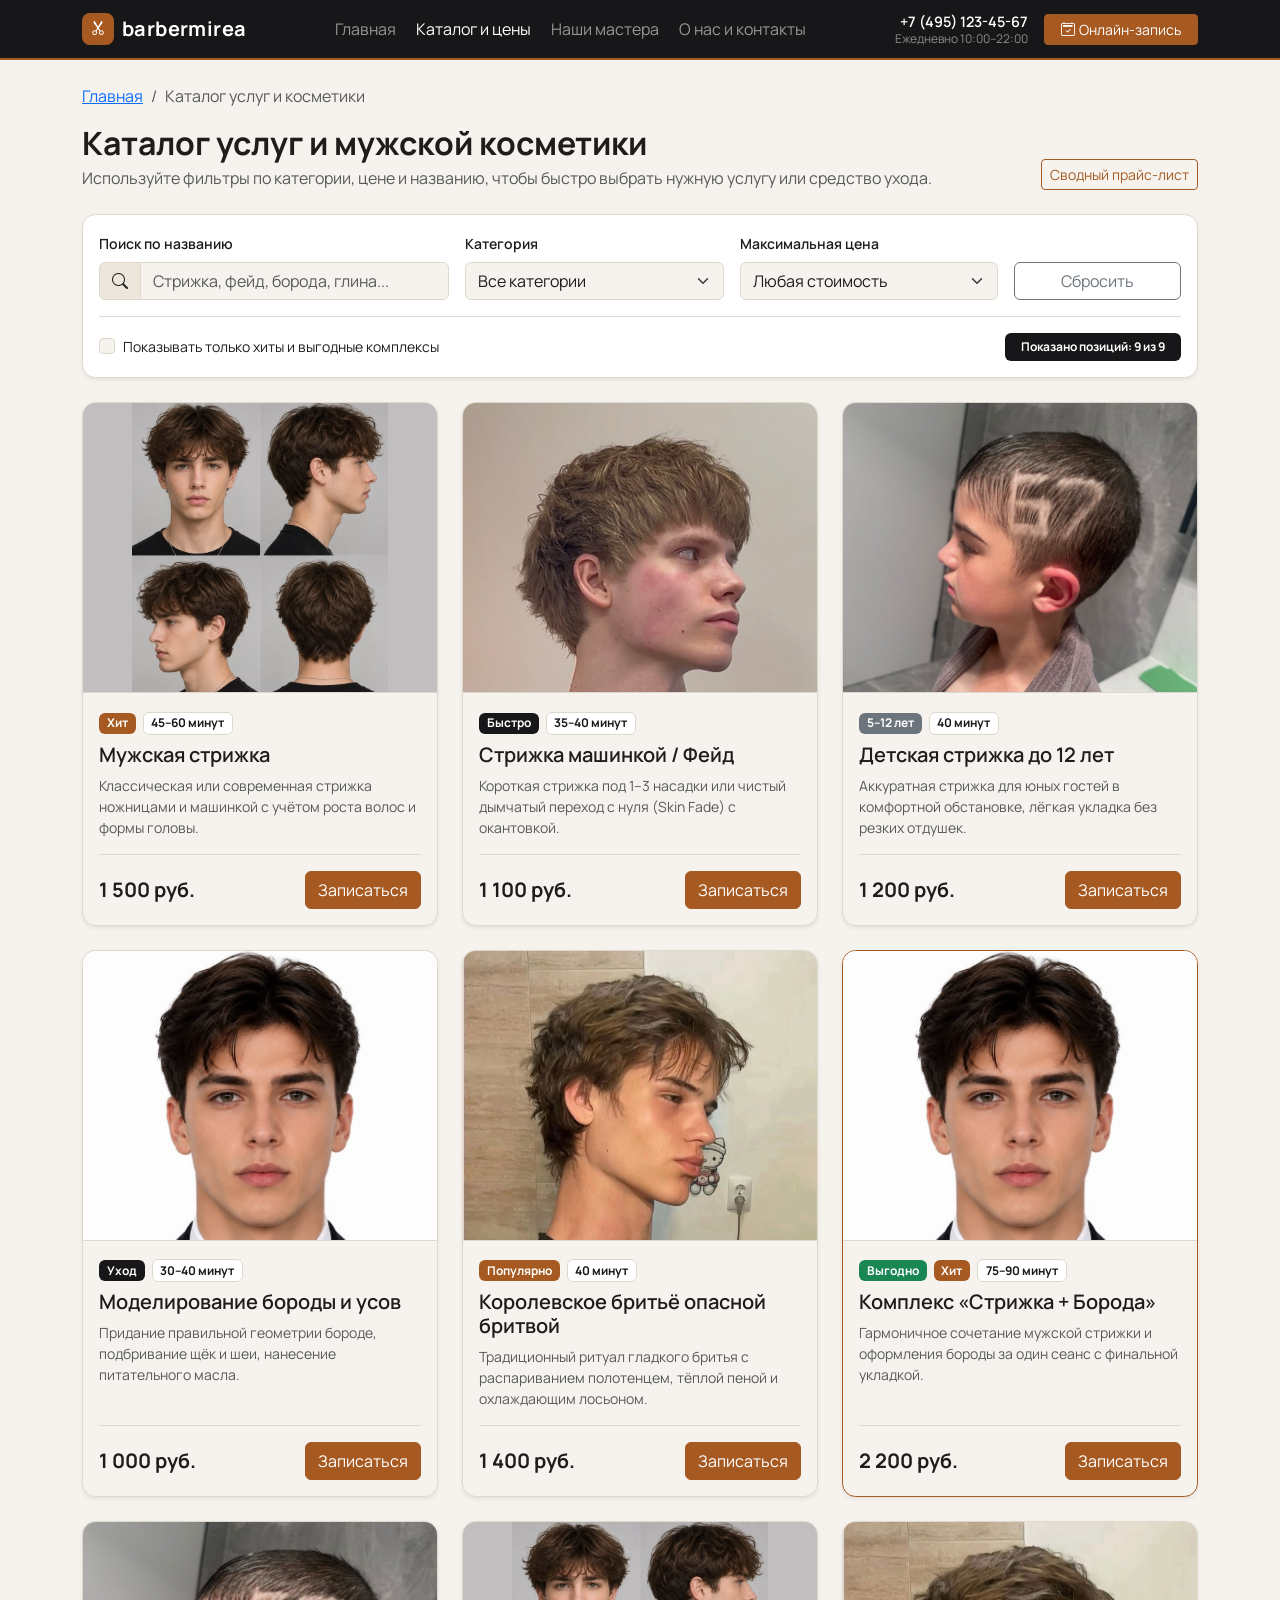
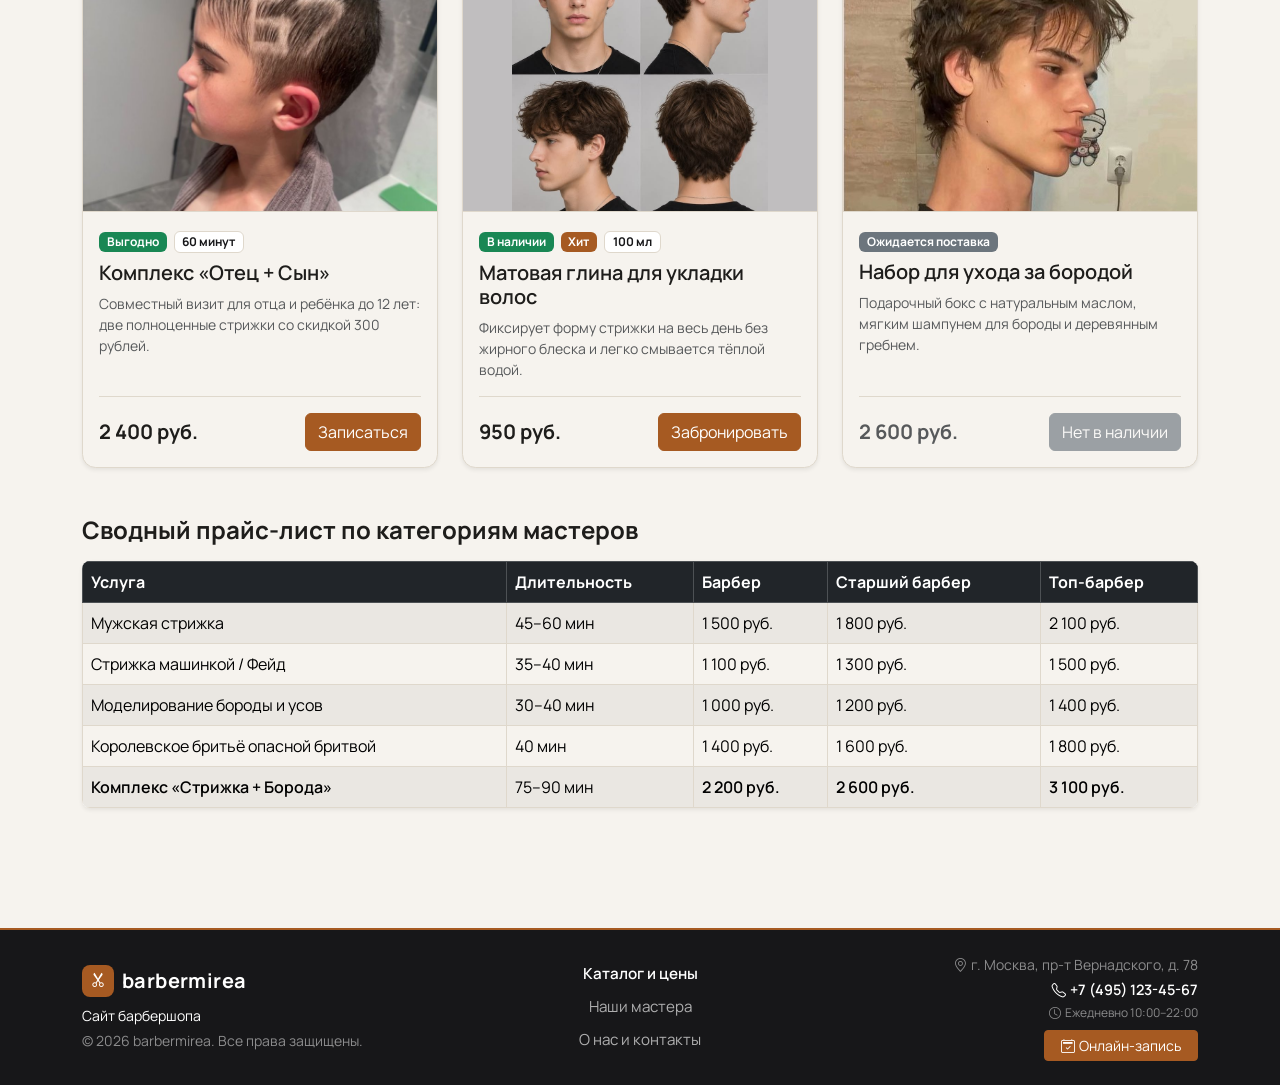
==== commit 5812ad2a: "style: add phone and clock icons in footer contact block" ====
--- a/catalog.html
+++ b/catalog.html
@@ -562,10 +562,10 @@
               <i class="bi bi-geo-alt me-1" aria-hidden="true"></i>г. Москва, пр-т Вернадского, д. 78
             </p>
             <a class="header-phone__link fw-semibold text-white text-decoration-none text-nowrap" href="tel:+74951234567">
-              +7 (495) 123-45-67
+              <i class="bi bi-telephone me-1" aria-hidden="true"></i>+7 (495) 123-45-67
             </a>
             <span class="header-phone__hours text-white-50 text-nowrap mb-1">
-              Ежедневно 10:00–22:00
+              <i class="bi bi-clock me-1" aria-hidden="true"></i>Ежедневно 10:00–22:00
             </span>
             <button
               class="btn btn-primary btn-sm px-3 text-nowrap"
